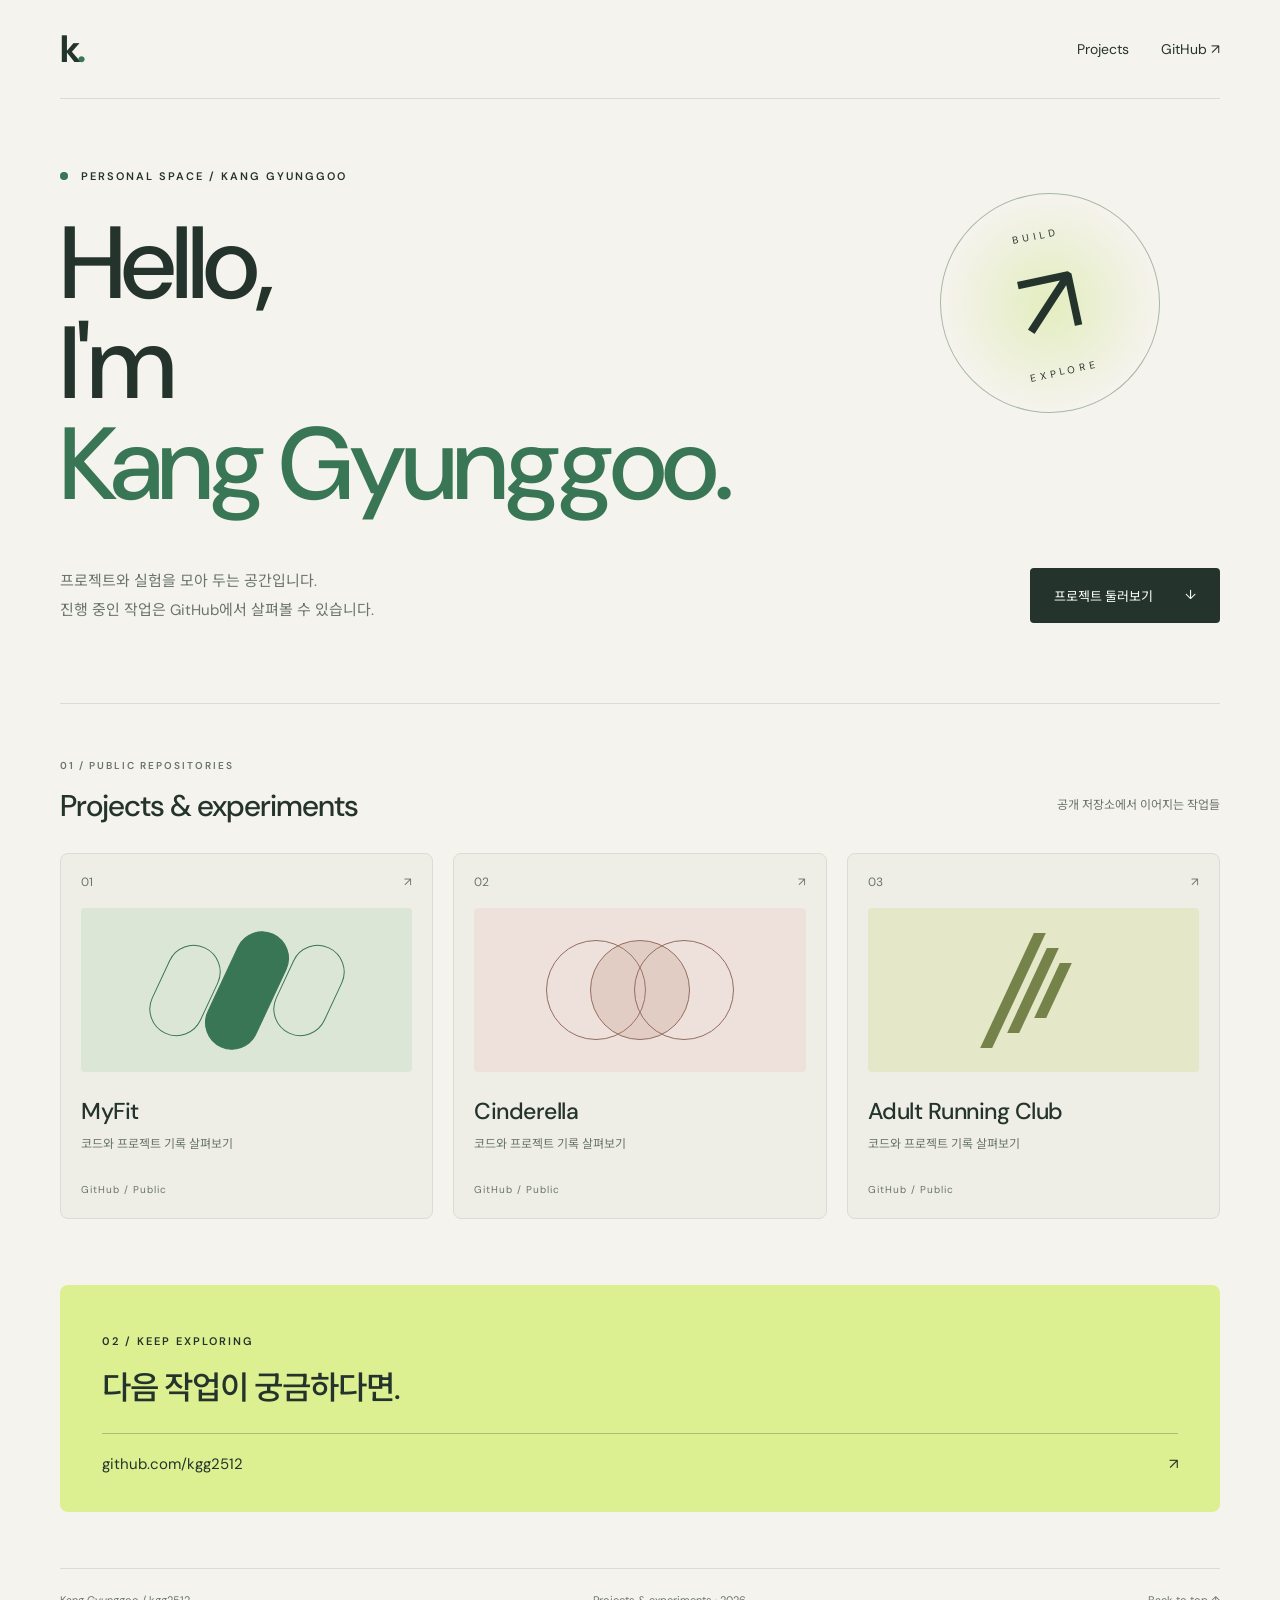
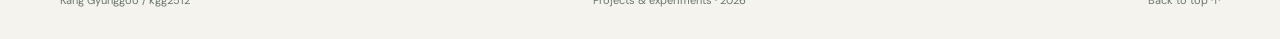
==== index.html @ 159968b5 "Correct personal name to Kang Gyunggoo" ====
<!doctype html>
<html lang="ko">
<head>
  <meta charset="utf-8">
  <meta name="viewport" content="width=device-width, initial-scale=1">
  <meta name="description" content="Kang Gyunggoo의 개인 홈페이지. 공개 GitHub 프로젝트를 소개합니다.">
  <meta name="color-scheme" content="light">
  <title>Kang Gyunggoo — Projects & Experiments</title>
  <link rel="icon" href="data:image/svg+xml,%3Csvg xmlns='http://www.w3.org/2000/svg' viewBox='0 0 64 64'%3E%3Crect width='64' height='64' rx='14' fill='%23397655'/%3E%3Ctext x='16' y='47' fill='%23f5f3ed' font-family='sans-serif' font-size='48'%3Ek%3C/text%3E%3C/svg%3E">
  <link rel="stylesheet" href="style.css">
</head>
<body>
  <header class="shell navigation">
    <a class="brand" href="#home" aria-label="Kang Gyunggoo 홈">k<span>.</span></a>
    <nav aria-label="주 메뉴"><a href="#projects">Projects</a><a href="https://github.com/kgg2512">GitHub ↗</a></nav>
  </header>
  <main id="home" class="shell">
    <section class="hero" aria-labelledby="intro">
      <div class="eyebrow"><span class="dot"></span> PERSONAL SPACE / KANG GYUNGGOO</div>
      <h1 id="intro">Hello,<br>I'm<br><span>Kang Gyunggoo.</span></h1>
      <div class="hero-bottom"><p>프로젝트와 실험을 모아 두는 공간입니다.<br>진행 중인 작업은 GitHub에서 살펴볼 수 있습니다.</p><a class="button" href="#projects">프로젝트 둘러보기 <span aria-hidden="true">↓</span></a></div>
      <div class="orbit" aria-hidden="true"><span>BUILD</span><b>↗</b><span>EXPLORE</span></div>
    </section>
    <section id="projects" class="projects" aria-labelledby="project-title">
      <div class="section-heading"><div><p class="eyebrow">01 / PUBLIC REPOSITORIES</p><h2 id="project-title">Projects & experiments</h2></div><p>공개 저장소에서 이어지는 작업들</p></div>
      <div class="grid">
        <a class="card" href="https://github.com/kgg2512/MyFit"><div class="card-top"><span>01</span><span aria-hidden="true">↗</span></div><div class="art art-fit" aria-hidden="true"><i></i><i></i><i></i></div><h3>MyFit</h3><p>코드와 프로젝트 기록 살펴보기</p><span class="tag">GitHub / Public</span></a>
        <a class="card" href="https://github.com/kgg2512/Cinderella"><div class="card-top"><span>02</span><span aria-hidden="true">↗</span></div><div class="art art-cinderella" aria-hidden="true"><i></i><i></i><i></i></div><h3>Cinderella</h3><p>코드와 프로젝트 기록 살펴보기</p><span class="tag">GitHub / Public</span></a>
        <a class="card" href="https://github.com/kgg2512/AdultRunningClub"><div class="card-top"><span>03</span><span aria-hidden="true">↗</span></div><div class="art art-running" aria-hidden="true"><i></i><i></i><i></i></div><h3>Adult Running Club</h3><p>코드와 프로젝트 기록 살펴보기</p><span class="tag">GitHub / Public</span></a>
      </div>
    </section>
    <section class="closing" aria-labelledby="closing-title"><p class="eyebrow">02 / KEEP EXPLORING</p><h2 id="closing-title">다음 작업이 궁금하다면.</h2><a href="https://github.com/kgg2512">github.com/kgg2512 <span aria-hidden="true">↗</span></a></section>
  </main>
  <footer class="shell"><span>Kang Gyunggoo / kgg2512</span><span>Projects & experiments · 2026</span><a href="#home">Back to top ↑</a></footer>
</body>
</html>
---- style.css ----
@import url('https://fonts.googleapis.com/css2?family=DM+Sans:wght@400;500;600;700&family=Noto+Sans+KR:wght@400;500;600;700&display=swap');
:root{--paper:#f5f3ed;--ink:#24342c;--muted:#69756b;--line:#d8ded4;--green:#397655;--lime:#ddf091}
*{box-sizing:border-box}html{scroll-behavior:smooth;scroll-padding-top:30px}body{margin:0;background:var(--paper);color:var(--ink);font-family:'DM Sans','Noto Sans KR',sans-serif}a{color:inherit;text-decoration:none}a:focus-visible{outline:3px solid var(--green);outline-offset:6px}a:hover{color:var(--green)}.shell{width:min(1160px,calc(100% - 96px));margin:auto}.navigation{display:flex;align-items:center;justify-content:space-between;padding:24px 0;border-bottom:1px solid var(--line)}.brand{font-size:38px;font-weight:700;letter-spacing:-4px}.brand span{color:var(--green)}nav{display:flex;gap:32px;font-size:14px}.hero{position:relative;padding:70px 0 64px;overflow:hidden}.eyebrow{font-size:11px;letter-spacing:2px;font-weight:600}.dot{display:inline-block;width:8px;height:8px;margin-right:8px;background:var(--green);border-radius:50%}h1{font-size:clamp(60px,8vw,104px);line-height:.98;letter-spacing:-4px;margin:30px 0 38px;font-weight:500}h1 span{color:var(--green)}.hero-bottom{display:flex;align-items:center;justify-content:space-between;position:relative;z-index:1}.hero-bottom p{font-size:15px;line-height:1.9;color:var(--muted)}.button{background:var(--ink);color:white!important;padding:18px 24px;border-radius:4px;font-size:13px;display:flex;gap:32px}.button:hover{background:var(--green)}.orbit{position:absolute;right:60px;top:94px;width:220px;height:220px;border:1px solid #a8b8a2;border-radius:50%;display:flex;flex-direction:column;justify-content:center;align-items:center;transform:rotate(-12deg);background:radial-gradient(circle,#e3edbf 0%,transparent 70%)}.orbit span{font-size:10px;letter-spacing:4px}.orbit b{font-size:100px;line-height:1.25;font-weight:400}.projects{padding:45px 0 66px;border-top:1px solid var(--line)}.section-heading{display:flex;align-items:end;justify-content:space-between;margin-bottom:28px}.section-heading p{color:var(--muted);font-size:12px}.section-heading .eyebrow{font-size:10px}h2{font-size:30px;letter-spacing:-1px;font-weight:500;margin:14px 0 0}.grid{display:grid;grid-template-columns:repeat(3,minmax(0,1fr));gap:20px}.card{display:block;background:#eeeee6;border:1px solid var(--line);padding:20px;border-radius:8px;transition:transform .2s,box-shadow .2s}.card:hover{transform:translateY(-4px);box-shadow:0 8px 22px #24342c12;color:var(--ink)}.card-top{display:flex;justify-content:space-between;font-size:12px;color:var(--muted)}.art{height:164px;margin:18px 0 24px;display:flex;justify-content:center;align-items:center;gap:8px;overflow:hidden;background:#dce6d7;border-radius:4px}.art i{display:block;border:1px solid var(--green);width:54px;height:95px;border-radius:28px;transform:rotate(25deg)}.art-fit i:nth-child(2){background:var(--green);height:125px}.art-cinderella{background:#eee1dc}.art-cinderella i{border-color:#946d60;width:100px;height:100px;border-radius:50%;margin:0 -32px;transform:none}.art-cinderella i:nth-child(2){background:#b6867138}.art-running{background:#e5e8c8;transform:none}.art-running i{width:12px;height:115px;background:#75834b;border:0;border-radius:0;transform:skew(-25deg)}.art-running i:nth-child(2){height:85px}.art-running i:nth-child(3){height:55px}h3{font-size:23px;font-weight:500;letter-spacing:-.5px;margin:0 0 8px}.card p{font-size:12px;color:var(--muted);margin:0 0 25px}.tag{font-size:10px;letter-spacing:1px;color:var(--muted)}.closing{background:var(--lime);padding:38px 42px;margin-bottom:56px;border-radius:8px}.closing h2{font-size:32px;margin-bottom:24px}.closing>a{display:flex;align-items:center;justify-content:space-between;border-top:1px solid #afbd77;padding-top:20px;font-size:15px}footer{display:flex;justify-content:space-between;border-top:1px solid var(--line);padding:24px 0 32px;color:var(--muted);font-size:11px}
@media(max-width:760px){.shell{width:calc(100% - 40px)}.navigation{padding:14px 0}nav{gap:20px}.hero{padding:46px 0 40px}h1{font-size:clamp(38px,10vw,68px);letter-spacing:-2px;position:relative;z-index:1}.orbit{right:-45px;top:76px;width:150px;height:150px;opacity:.55}.orbit b{font-size:62px}.orbit span{font-size:8px;letter-spacing:2px}.hero-bottom{display:block}.hero-bottom p{font-size:13px}.button{display:inline-flex;margin-top:12px}.section-heading{display:block}.section-heading>p{margin-top:14px}h2{font-size:26px}.grid{grid-template-columns:1fr;gap:16px}.art{height:170px}.closing{padding:28px 24px;margin-bottom:36px}.closing h2{font-size:25px}footer{flex-wrap:wrap;gap:14px;font-size:10px}footer span:nth-child(2){width:100%;order:3}}
@media(prefers-reduced-motion:reduce){html{scroll-behavior:auto}.card{transition:none}.card:hover{transform:none}}
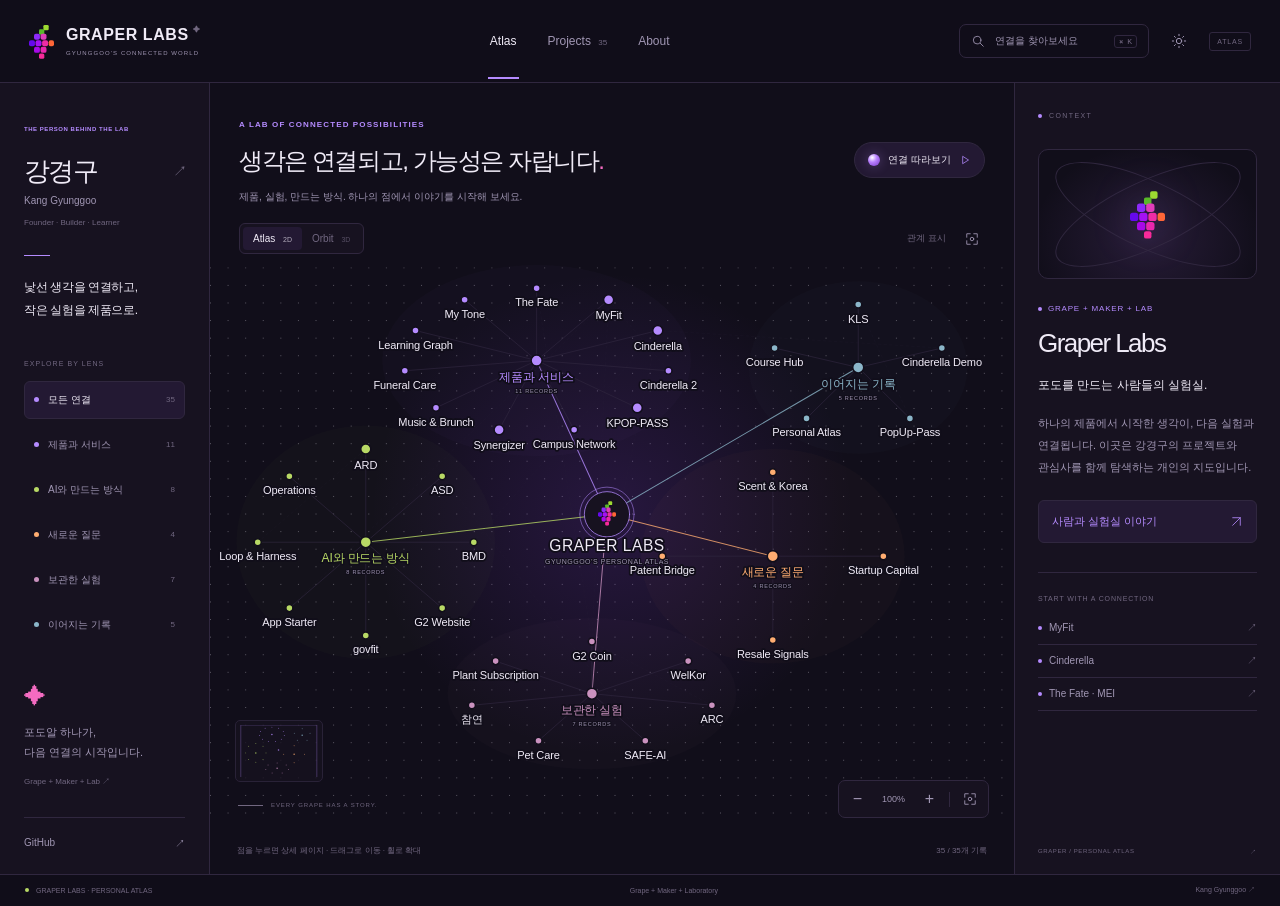
==== commit f625176f: "Publish Graper Labs Atlas with connected project pages" ====
--- a/index.html
+++ b/index.html
@@ -1,36 +1,26 @@
 <!doctype html>
-<html lang="ko">
-<head>
-  <meta charset="utf-8">
-  <meta name="viewport" content="width=device-width, initial-scale=1">
-  <meta name="description" content="Kang Gyunggoo의 개인 홈페이지. 공개 GitHub 프로젝트를 소개합니다.">
-  <meta name="color-scheme" content="light">
-  <title>Kang Gyunggoo — Projects & Experiments</title>
-  <link rel="icon" href="data:image/svg+xml,%3Csvg xmlns='http://www.w3.org/2000/svg' viewBox='0 0 64 64'%3E%3Crect width='64' height='64' rx='14' fill='%23397655'/%3E%3Ctext x='16' y='47' fill='%23f5f3ed' font-family='sans-serif' font-size='48'%3Ek%3C/text%3E%3C/svg%3E">
-  <link rel="stylesheet" href="style.css">
-</head>
+<html lang="ko" data-theme="dark">
+<head><meta charset="utf-8"><meta name="viewport" content="width=device-width,initial-scale=1"><meta name="robots" content="index,follow"><meta name="theme-color" content="#100d19"><title>Gyunggoo’s Atlas — Graper Labs</title><link rel="canonical" href="https://kgg2512.github.io/"><meta name="description" content="강경구의 프로젝트, 생각과 만드는 방식을 연결한 지도. Graper Labs의 실험을 탐색하세요."><link rel="icon" href="assets/graper-mark.svg"><link rel="stylesheet" href="styles.css?v=20261015-public-1"><script defer src="catalog.js?v=20261015-public-1"></script><script defer src="app.js?v=20261015-public-1"></script></head>
 <body>
-  <header class="shell navigation">
-    <a class="brand" href="#home" aria-label="Kang Gyunggoo 홈">k<span>.</span></a>
-    <nav aria-label="주 메뉴"><a href="#projects">Projects</a><a href="https://github.com/kgg2512">GitHub ↗</a></nav>
-  </header>
-  <main id="home" class="shell">
-    <section class="hero" aria-labelledby="intro">
-      <div class="eyebrow"><span class="dot"></span> PERSONAL SPACE / KANG GYUNGGOO</div>
-      <h1 id="intro">Hello,<br>I'm<br><span>Kang Gyunggoo.</span></h1>
-      <div class="hero-bottom"><p>프로젝트와 실험을 모아 두는 공간입니다.<br>진행 중인 작업은 GitHub에서 살펴볼 수 있습니다.</p><a class="button" href="#projects">프로젝트 둘러보기 <span aria-hidden="true">↓</span></a></div>
-      <div class="orbit" aria-hidden="true"><span>BUILD</span><b>↗</b><span>EXPLORE</span></div>
-    </section>
-    <section id="projects" class="projects" aria-labelledby="project-title">
-      <div class="section-heading"><div><p class="eyebrow">01 / PUBLIC REPOSITORIES</p><h2 id="project-title">Projects & experiments</h2></div><p>공개 저장소에서 이어지는 작업들</p></div>
-      <div class="grid">
-        <a class="card" href="https://github.com/kgg2512/MyFit"><div class="card-top"><span>01</span><span aria-hidden="true">↗</span></div><div class="art art-fit" aria-hidden="true"><i></i><i></i><i></i></div><h3>MyFit</h3><p>코드와 프로젝트 기록 살펴보기</p><span class="tag">GitHub / Public</span></a>
-        <a class="card" href="https://github.com/kgg2512/Cinderella"><div class="card-top"><span>02</span><span aria-hidden="true">↗</span></div><div class="art art-cinderella" aria-hidden="true"><i></i><i></i><i></i></div><h3>Cinderella</h3><p>코드와 프로젝트 기록 살펴보기</p><span class="tag">GitHub / Public</span></a>
-        <a class="card" href="https://github.com/kgg2512/AdultRunningClub"><div class="card-top"><span>03</span><span aria-hidden="true">↗</span></div><div class="art art-running" aria-hidden="true"><i></i><i></i><i></i></div><h3>Adult Running Club</h3><p>코드와 프로젝트 기록 살펴보기</p><span class="tag">GitHub / Public</span></a>
-      </div>
-    </section>
-    <section class="closing" aria-labelledby="closing-title"><p class="eyebrow">02 / KEEP EXPLORING</p><h2 id="closing-title">다음 작업이 궁금하다면.</h2><a href="https://github.com/kgg2512">github.com/kgg2512 <span aria-hidden="true">↗</span></a></section>
-  </main>
-  <footer class="shell"><span>Kang Gyunggoo / kgg2512</span><span>Projects & experiments · 2026</span><a href="#home">Back to top ↑</a></footer>
-</body>
-</html>
+<a class="skip" href="#main">본문으로 건너뛰기</a>
+<svg class="symbols" aria-hidden="true"><defs>
+<symbol id="icon-search" viewBox="0 0 24 24"><circle cx="10.5" cy="10.5" r="6.5"/><path d="m16 16 5 5"/></symbol><symbol id="icon-sun" viewBox="0 0 24 24"><circle cx="12" cy="12" r="4"/><path d="M12 2v2m0 16v2M2 12h2m16 0h2M5 5l1.5 1.5m11 11L19 19M5 19l1.5-1.5m11-11L19 5"/></symbol><symbol id="icon-graph" viewBox="0 0 24 24"><circle cx="5" cy="6" r="3"/><circle cx="18" cy="5" r="3"/><circle cx="15" cy="19" r="3"/><path d="m8 6 7-1M6 9l7 8m4-9-2 8"/></symbol><symbol id="icon-grid" viewBox="0 0 24 24"><rect x="3" y="3" width="7" height="7" rx="1"/><rect x="14" y="3" width="7" height="7" rx="1"/><rect x="3" y="14" width="7" height="7" rx="1"/><rect x="14" y="14" width="7" height="7" rx="1"/></symbol><symbol id="icon-arrow" viewBox="0 0 24 24"><path d="M5 19 19 5M5 5h14v14"/></symbol><symbol id="icon-back" viewBox="0 0 24 24"><path d="M20 12H4m6-6-6 6 6 6"/></symbol><symbol id="icon-fit" viewBox="0 0 24 24"><path d="M3 9V3h6m6 0h6v6M3 15v6h6m6 0h6v-6"/><circle cx="12" cy="12" r="3"/></symbol><symbol id="icon-play" viewBox="0 0 24 24"><path d="m8 5 11 7-11 7z"/></symbol><symbol id="icon-close" viewBox="0 0 24 24"><path d="m6 6 12 12M6 18 18 6"/></symbol><symbol id="icon-link" viewBox="0 0 24 24"><path d="m10 7 3-3a5 5 0 0 1 7 7l-3 3M7 10l-3 3a5 5 0 0 0 7 7l3-3m-6-4 8-8"/></symbol>
+</defs></svg>
+<header class="site-header"><a class="brand" href="#/" aria-label="Graper Labs Atlas 홈"><img src="assets/graper-mark.svg" width="28" height="39" alt="Graper Labs"><div><strong>GRAPER LABS<span>✦</span></strong><small>GYUNGGOO’S CONNECTED WORLD</small></div></a><nav aria-label="주 메뉴"><a href="#/" data-nav="atlas">Atlas</a><a href="#/projects" data-nav="projects">Projects <span id="nav-count">35</span></a><a href="#/about" data-nav="about">About</a></nav><div class="header-actions"><button id="search-open" class="search-button" aria-label="프로젝트 검색"><svg><use href="#icon-search"/></svg><span>연결을 찾아보세요</span><kbd>⌘ K</kbd></button><button id="theme-toggle" class="icon-button" aria-label="밝은 테마로 전환"><svg><use href="#icon-sun"/></svg></button><span class="draft">ATLAS</span></div></header>
+<main id="main" tabindex="-1">
+<section id="atlas-view" class="atlas-layout" aria-label="관계 지도">
+ <aside class="explore-sidebar"><div class="profile-mini"><span class="eyebrow">THE PERSON BEHIND THE LAB</span><a href="#/about"><h2>강경구<span>↗</span></h2></a><p>Kang Gyunggoo</p><span class="profile-role">Founder · Builder · Learner</span><div class="profile-line"></div><p class="profile-thought">낯선 생각을 연결하고,<br>작은 실험을 제품으로.</p></div><div class="sidebar-caption">EXPLORE BY LENS</div><div id="lens-list" class="lens-list"></div><div class="sidebar-note"><span class="little-orbit">✦</span><p>포도알 하나가,<br>다음 연결의 시작입니다.</p><a href="#/about">Grape + Maker + Lab ↗</a></div><a class="sidebar-github" href="https://github.com/kgg2512" target="_blank" rel="noopener noreferrer">GitHub <span>↗</span></a></aside>
+ <div class="graph-column"><div class="atlas-heading"><div><span class="eyebrow">A LAB OF CONNECTED POSSIBILITIES</span><h1>생각은 연결되고,<br class="small-break"> 가능성은 자랍니다<span>.</span></h1><p>제품, 실험, 만드는 방식. 하나의 점에서 이야기를 시작해 보세요.</p></div><button id="tour-start" class="tour-button"><span class="tour-orb"></span>연결 따라보기<svg><use href="#icon-play"/></svg></button></div><div id="mobile-lenses" class="mobile-lenses" aria-label="지도 필터"></div><div class="graph-toolbar"><div class="view-switch" role="group" aria-label="지도 표현 방식"><button id="flat-view" class="selected" aria-pressed="true">Atlas <span>2D</span></button><button id="orbit-view" aria-pressed="false">Orbit <span>3D</span></button></div><div class="graph-options"><button id="relations-toggle" aria-pressed="false">관계 표시</button><button id="all-reset" title="필터와 화면 초기화" aria-label="전체 지도 초기화"><svg><use href="#icon-fit"/></svg></button></div></div>
+ <div id="graph-stage" class="graph-stage"><svg id="atlas-graph" viewBox="0 0 1600 1100" role="group" aria-label="Graper Labs 프로젝트 관계 지도"><defs><pattern id="grid" width="35" height="35" patternUnits="userSpaceOnUse"><circle cx="1" cy="1" r="1" fill="currentColor"/></pattern><radialGradient id="glow"><stop offset="0" stop-color="#8d41e9" stop-opacity=".18"/><stop offset="1" stop-color="#8d41e9" stop-opacity="0"/></radialGradient><filter id="guide-glow"><feGaussianBlur stdDeviation="5"/></filter></defs><rect id="graph-background" width="1600" height="1100" fill="url(#grid)"/><g id="world"><circle cx="800" cy="510" r="480" fill="url(#glow)" pointer-events="none"/><g id="cluster-clouds"></g><g id="edges"></g><g id="relation-labels"></g><g id="nodes"></g><g id="guide" class="guide" aria-hidden="true" hidden><circle r="34" fill="#dbabff" opacity=".35" filter="url(#guide-glow)"/><g id="guide-tendrils"></g><circle r="11" class="guide-core"/><circle cx="-3" cy="-3" r="3" fill="#fff"/></g></g></svg><div id="graph-tooltip" class="graph-tooltip" hidden></div><div class="canvas-label"><span class="tiny-line"></span>EVERY GRAPE HAS A STORY.</div><div class="graph-controls"><button id="zoom-out" aria-label="지도 축소">−</button><output id="zoom-value">100%</output><button id="zoom-in" aria-label="지도 확대">+</button><span></span><button id="fit-view" aria-label="지도 화면 맞춤"><svg><use href="#icon-fit"/></svg></button></div><button id="mini-map" class="mini-map" aria-label="작은 지도: 전체 화면으로 돌아가기"><svg viewBox="0 0 1600 1100" aria-hidden="true"><g id="mini-dots"></g><rect id="mini-window" x="0" y="0" width="1600" height="1100"/></svg></button></div>
+ <div class="graph-bottom"><p id="graph-hint">점을 누르면 상세 페이지 · 드래그로 이동 · 휠로 확대</p><span id="graph-count"></span></div><div id="tour-card" class="tour-card" hidden><div><span class="tour-kicker">GUIDED CONNECTIONS <span id="tour-step"></span></span><h2 id="tour-title"></h2><p id="tour-copy" aria-live="polite"></p></div><div class="tour-actions"><button id="tour-prev" aria-label="이전 연결">←</button><button id="tour-next" aria-label="다음 연결">→</button><a id="tour-open" href="#/">상세 보기 ↗</a><button id="tour-close" aria-label="가이드 닫기">×</button></div></div></div>
+ <aside id="context-panel" class="context-panel" aria-label="프로젝트 미리보기"><div class="panel-label"><span class="pulse-dot"></span>CONTEXT</div><div id="context-content"></div><div class="context-bottom"><span id="context-id">GRAPER / ATLAS</span><span>↗</span></div></aside>
+</section>
+<section id="projects-view" class="page-wrap" hidden><div class="page-heading"><span class="eyebrow">EVERY EXPERIMENT COUNTS</span><h1>만들고 있는 것들.<br><span>그리고, 남겨둔 질문들.</span></h1><p>제품과 아이디어, 내부 도구부터 보관한 실험까지.<br>하나의 결과보다 그 사이의 연결을 살펴보세요.</p></div><div class="catalog-toolbar"><div id="catalog-filters" class="catalog-filters" aria-label="프로젝트 목록 필터"></div><label class="catalog-search"><svg><use href="#icon-search"/></svg><input id="catalog-input" type="search" placeholder="이름, 주제, 내용으로 검색" aria-label="목록 검색"></label></div><p id="catalog-result" class="result-count" aria-live="polite"></p><div id="project-grid" class="project-grid"></div><div id="catalog-empty" class="empty-state" hidden><span>✦</span><h2>다른 연결을 찾아볼까요?</h2><p>검색어를 바꾸거나 전체 필터를 선택해 보세요.</p><button id="catalog-clear">전체 프로젝트 보기</button></div></section>
+<section id="project-view" class="project-page" hidden><div id="project-content"></div></section>
+<section id="about-view" class="about-page page-wrap" hidden><div id="about-content"></div></section>
+<section id="not-found" class="empty-state" hidden><span>✦</span><h1>이 연결은 아직 없습니다.</h1><a href="#/">지도로 돌아가기 ↗</a></section>
+</main>
+<footer class="site-footer"><span><i></i>GRAPER LABS · PERSONAL ATLAS</span><span>Grape + Maker + Laboratory</span><a href="#/about">Kang Gyunggoo ↗</a></footer>
+<dialog id="search-dialog" class="search-dialog" aria-labelledby="search-title"><div class="search-top"><svg><use href="#icon-search"/></svg><input id="command-input" aria-label="검색어" type="search" placeholder="어떤 프로젝트가 궁금한가요?" autocomplete="off"><button id="search-close" aria-label="검색 닫기">ESC</button></div><h2 id="search-title">FIND YOUR NEXT CONNECTION</h2><div id="search-results"></div><div class="search-foot"><span>↑ ↓ 이동 · Enter 열기</span><span>이 홈페이지의 기록에서 검색합니다.</span></div></dialog>
+<div id="announcement" class="sr-only" role="status" aria-live="polite"></div>
+</body></html>
--- a/styles.css
+++ b/styles.css
@@ -0,0 +1,17 @@
+:root{--bg:#100d19;--panel:#171220;--panel2:#20192d;--canvas:#110e1a;--ink:#f0ebf7;--muted:#a096b3;--faint:#716780;--line:#30273f;--purple:#b58bff;--pink:#f46bc1;--lime:#b8d965;--orange:#ffad71;--soft:#231933;--shadow:#07040e65;--font:Arial,"Pretendard","Malgun Gothic",sans-serif;color-scheme:dark}
+html[data-theme=light]{--bg:#f5f2ec;--panel:#fcfaf6;--panel2:#ede7df;--canvas:#f9f6f0;--ink:#2d203d;--muted:#776d81;--faint:#9b8f9f;--line:#ded6e3;--purple:#8250b9;--pink:#b63e92;--lime:#719638;--orange:#be7543;--soft:#ece3f4;--shadow:#44325317;color-scheme:light}
+*{box-sizing:border-box}html,body{margin:0;min-height:100%;background:var(--bg);color:var(--ink);font-family:var(--font);-webkit-font-smoothing:antialiased}button,input{font:inherit}button{cursor:pointer;border:0;color:inherit;background:none}a{color:inherit;text-decoration:none}h1,h2,h3,p{margin:0}svg{display:block;width:19px;height:19px;fill:none;stroke:currentColor;stroke-width:1.5;stroke-linecap:round;stroke-linejoin:round}img{display:block;max-width:100%}button:focus-visible,a:focus-visible,[tabindex]:focus-visible{outline:2px solid var(--purple);outline-offset:5px}input:focus{outline:none}::selection{background:var(--purple);color:var(--bg)}[hidden]{display:none!important}.symbols{position:absolute;width:0;height:0;overflow:hidden}.sr-only{position:absolute;width:1px;height:1px;overflow:hidden;clip-path:inset(50%)}.skip{position:fixed;top:0;left:25px;z-index:100;padding:12px;background:var(--purple);color:var(--bg);transform:translateY(-120%)}.skip:focus{transform:translateY(0)}
+.site-header{height:83px;padding:0 29px;display:flex;align-items:center;gap:35px;border-bottom:1px solid var(--line);background:var(--bg);position:relative;z-index:20}.brand{display:flex;align-items:center;gap:12px;flex-shrink:0}.brand img{width:25px;height:35px}.brand strong{font-size:16px;letter-spacing:.035em;font-weight:700}.brand strong>span{font-size:7px;vertical-align:top;margin-left:4px;color:var(--faint)}.brand small{display:block;font-size:6px;letter-spacing:.18em;color:var(--muted);margin-top:6px}.site-header nav{display:flex;gap:27px;margin:auto}.site-header nav a{font-size:12px;color:var(--muted);padding:31px 2px;position:relative}.site-header nav a.active{color:var(--ink)}.site-header nav a.active:after{content:"";position:absolute;left:0;right:0;height:2px;bottom:0;background:var(--purple)}.site-header nav a>span{font-size:8px;color:var(--faint);margin-left:4px}.header-actions{display:flex;align-items:center;gap:15px}.search-button{display:flex;align-items:center;gap:10px;font-size:10px;color:var(--muted);border:1px solid var(--line);border-radius:7px;padding:9px 11px;min-width:190px}.search-button svg{width:14px;height:14px}.search-button kbd{font-size:8px;color:var(--faint);margin-left:auto;border:1px solid var(--line);padding:1px 4px;border-radius:3px}.icon-button{height:30px;width:30px;display:grid;place-items:center;color:var(--muted);border-radius:50%}.icon-button:hover{background:var(--soft);color:var(--purple)}.icon-button svg{width:16px;height:16px}.draft{font-size:7px;letter-spacing:.12em;color:var(--faint);border:1px solid var(--line);padding:5px 7px;border-radius:3px}#main{min-height:calc(100svh - 114px);outline:none}.atlas-layout{display:grid;grid-template-columns:210px minmax(0,1fr) 266px;min-height:calc(100svh - 114px)}.explore-sidebar{padding:34px 24px 23px;border-right:1px solid var(--line);display:flex;flex-direction:column;background:var(--panel)}.eyebrow{font-size:8px;letter-spacing:.14em;color:var(--purple);font-weight:600}.profile-mini>.eyebrow{font-size:6px;letter-spacing:.09em;white-space:nowrap}.profile-mini h2{font-size:26px;font-weight:500;letter-spacing:-.06em;margin-top:19px;display:flex;justify-content:space-between;align-items:center}.profile-mini h2>span{font-size:14px;color:var(--faint)}.profile-mini>p{font-size:10px;color:var(--muted);margin-top:6px}.profile-role{display:block;font-size:8px;color:var(--faint);margin-top:12px;white-space:nowrap}.profile-line{width:26px;height:1px;background:var(--purple);margin-top:28px}.profile-mini .profile-thought{font-size:12px;line-height:1.9;margin-top:20px;color:var(--ink);letter-spacing:-.03em}.sidebar-caption{font-size:7px;letter-spacing:.15em;color:var(--faint);margin:38px 0 14px}.lens-list{display:grid;gap:7px}.lens-button{display:flex;align-items:center;gap:9px;width:100%;padding:11px 9px;text-align:left;border:1px solid transparent;border-radius:6px;color:var(--muted);font-size:10px;white-space:nowrap}.lens-button:hover,.lens-button.selected{background:var(--soft);color:var(--ink)}.lens-button.selected{border-color:var(--line)}.lens-dot{width:5px;height:5px;border-radius:50%;background:var(--color,var(--purple));flex-shrink:0}.lens-button .count{font-size:8px;color:var(--faint);margin-left:auto}.sidebar-note{margin-top:auto;padding-top:40px}.little-orbit{font-size:22px;color:var(--pink);display:block;margin-bottom:12px}.sidebar-note p{font-size:11px;line-height:1.9;color:var(--muted)}.sidebar-note a{display:block;font-size:8px;color:var(--faint);margin-top:13px}.sidebar-github{margin-top:30px;border-top:1px solid var(--line);padding-top:19px;font-size:10px;color:var(--muted);display:flex;justify-content:space-between}.graph-column{display:flex;flex-direction:column;min-width:0;position:relative;background:var(--canvas);overflow:hidden}.atlas-heading{padding:30px 29px 12px;display:flex;justify-content:space-between;align-items:center;gap:18px}.atlas-heading h1{font-size:24px;letter-spacing:-.06em;font-weight:500;line-height:1.5;margin-top:12px}.atlas-heading h1>span{color:var(--pink)}.small-break{display:none}.atlas-heading p{font-size:10px;color:var(--muted);line-height:1.9;margin-top:8px}.tour-button{display:flex;align-items:center;gap:8px;flex-shrink:0;background:var(--soft);border:1px solid var(--line);border-radius:25px;padding:10px 13px;font-size:10px;color:var(--ink)}.tour-button>svg{width:12px;height:12px;color:var(--purple)}.tour-orb{height:12px;width:12px;border-radius:50%;background:radial-gradient(circle at 35% 30%,#fff,#b981ff 40%,#7839c6);box-shadow:0 0 12px #c291ff55}.graph-toolbar{display:flex;justify-content:space-between;align-items:center;padding:5px 29px 0;gap:15px}.view-switch{border:1px solid var(--line);padding:3px;border-radius:6px;display:flex;background:var(--panel)}.view-switch button{font-size:10px;color:var(--faint);padding:6px 10px;border-radius:4px}.view-switch button>span{font-size:7px;margin-left:5px;opacity:.7}.view-switch button.selected{color:var(--ink);background:var(--soft)}.graph-options{display:flex;align-items:center;gap:13px}.graph-options>button:first-child{font-size:9px;color:var(--faint);border-bottom:1px solid transparent;padding:4px 0}.graph-options>button[aria-pressed=true]{color:var(--purple);border-color:var(--purple)}.graph-options svg{height:14px;width:14px;color:var(--muted)}.graph-stage{position:relative;flex:1;min-height:450px;cursor:grab;touch-action:none;overflow:hidden}.graph-stage:active{cursor:grabbing}#atlas-graph{width:100%;height:100%;min-height:450px;display:block;stroke:none;fill:none;overflow:hidden}#graph-background{color:var(--line);opacity:.45}.cluster-cloud{fill:var(--color);opacity:.018;stroke:var(--color);stroke-width:1;stroke-dasharray:2 10}.graph-edge{stroke:var(--line);stroke-width:1.3;pointer-events:none}.graph-edge.active{stroke:var(--color,var(--purple));stroke-width:2;opacity:.8}.graph-edge.cross{stroke-dasharray:5 6;opacity:.2}.graph-edge.cross.active{opacity:.9}.relation-caption{font-size:17px;fill:var(--ink);font-family:var(--font);stroke:var(--canvas);stroke-width:9px;paint-order:stroke;text-anchor:middle;pointer-events:none}.entity-node{cursor:pointer;outline:none;transition:opacity .18s}.entity-node.dim{opacity:.25}.entity-node .node-halo{stroke:var(--color);stroke-width:1.3;fill:none;opacity:0}.entity-node:hover .node-halo,.entity-node:focus-visible .node-halo,.entity-node.selected .node-halo{opacity:.8}.entity-node .node-dot{fill:var(--color);stroke:var(--canvas);stroke-width:3}.entity-node.selected .node-dot{fill:var(--canvas);stroke:var(--color);stroke-width:3}.entity-node .node-text{font-size:22px;fill:var(--ink);font-family:var(--font);stroke:var(--canvas);stroke-width:7px;paint-order:stroke;letter-spacing:-.3px}.entity-node .node-type{font-size:11px;letter-spacing:1.5px;fill:var(--muted);font-family:var(--font);stroke:var(--canvas);stroke-width:4px;paint-order:stroke}.entity-node.hub .node-text{font-size:24px;font-weight:500;fill:var(--color)}.entity-node .node-hit{fill:transparent;stroke:none}.entity-node.brand-node .node-text{font-size:31px;font-weight:500;letter-spacing:1px}.entity-node.brand-node .node-type{font-size:14px;letter-spacing:1px}.entity-node .brand-ring{stroke:var(--purple);fill:var(--panel);stroke-width:1.5}.canvas-label{position:absolute;left:28px;bottom:25px;display:flex;align-items:center;gap:8px;color:var(--faint);font-size:6px;letter-spacing:.15em;pointer-events:none}.tiny-line{height:1px;width:25px;background:var(--faint)}.graph-controls{display:flex;align-items:center;position:absolute;right:25px;bottom:15px;gap:2px;background:var(--panel);border:1px solid var(--line);border-radius:7px;padding:4px;color:var(--muted)}.graph-controls button{height:28px;width:29px;display:grid;place-items:center;border-radius:4px;font-size:16px}.graph-controls button:hover{background:var(--soft);color:var(--ink)}.graph-controls button:disabled{opacity:.3;cursor:default}.graph-controls output{font-size:9px;min-width:39px;text-align:center}.graph-controls>span{height:15px;width:1px;background:var(--line);margin:0 3px}.graph-controls svg{height:14px;width:14px}.mini-map{position:absolute;left:25px;bottom:51px;width:88px;height:62px;border:1px solid var(--line);border-radius:5px;background:var(--panel);padding:4px;opacity:.8}.mini-map svg{width:100%;height:100%;stroke:none}.mini-map:hover{opacity:1}.mini-map #mini-window{stroke:var(--purple);stroke-width:15px;fill:transparent;opacity:.5}.graph-tooltip{position:absolute;border:1px solid var(--line);background:var(--panel2);border-radius:6px;padding:10px 12px;z-index:4;pointer-events:none;max-width:220px;box-shadow:0 8px 30px var(--shadow);font-size:11px;color:var(--ink)}.graph-tooltip small{font-size:9px;display:block;margin-top:5px;color:var(--muted);line-height:1.6}.graph-bottom{display:flex;justify-content:space-between;gap:15px;padding:12px 27px 18px;align-items:center;flex-shrink:0}.graph-bottom p,.graph-bottom>span{font-size:8px;color:var(--faint)}.graph-bottom>span{white-space:nowrap}.context-panel{border-left:1px solid var(--line);background:var(--panel);padding:29px 23px 17px;display:flex;flex-direction:column;min-width:0}.panel-label{display:flex;align-items:center;gap:7px;font-size:7px;letter-spacing:.2em;color:var(--faint)}.pulse-dot{height:4px;width:4px;border-radius:50%;background:var(--purple)}.context-cover{margin-top:30px;height:130px;border:1px solid var(--line);border-radius:10px;background:radial-gradient(ellipse at 50% 70%,#b575f422,transparent 75%),var(--canvas);display:flex;align-items:center;justify-content:center;position:relative;overflow:hidden}.context-cover:before,.context-cover:after{content:"";position:absolute;width:200px;height:65px;border:1px solid var(--line);border-radius:50%;transform:rotate(-25deg)}.context-cover:after{transform:rotate(25deg)}.context-cover img{position:relative;z-index:1;width:35px;height:49px;filter:drop-shadow(0 0 20px #b579f444)}.context-cover .project-monogram{font-size:44px;letter-spacing:-.08em;color:var(--color);z-index:1}.context-tag{display:flex;gap:6px;align-items:center;font-size:8px;letter-spacing:.1em;color:var(--color,var(--purple));margin-top:25px}.context-tag i{width:4px;height:4px;border-radius:50%;background:currentColor}.context-panel h2{font-size:26px;font-weight:500;letter-spacing:-.06em;line-height:1.3;margin-top:14px}.context-panel .context-lead{font-size:12px;line-height:1.9;margin-top:13px;color:var(--ink);word-break:keep-all}.context-summary{font-size:11px;line-height:2;color:var(--muted);margin-top:15px;word-break:keep-all}.stage-pill{font-size:8px;color:var(--muted);border:1px solid var(--line);padding:5px 8px;display:inline-block;border-radius:4px;margin-top:18px}.context-link{display:flex;align-items:center;justify-content:space-between;font-size:11px;padding:13px;background:var(--soft);border:1px solid var(--line);border-radius:6px;color:var(--purple);margin-top:22px}.context-link:hover{border-color:var(--purple)}.context-link svg{height:13px;width:13px}.context-relations{margin-top:29px;padding-top:22px;border-top:1px solid var(--line)}.context-relations h3{font-size:7px;font-weight:500;letter-spacing:.12em;color:var(--faint);margin-bottom:10px}.relation-item{display:flex;gap:7px;align-items:center;padding:9px 0;font-size:10px;color:var(--muted);border-bottom:1px solid var(--line)}.relation-item i{height:4px;width:4px;border-radius:50%;background:var(--color);flex-shrink:0}.relation-item>span:last-child{margin-left:auto;color:var(--faint)}.relation-item:hover{color:var(--ink)}.context-bottom{display:flex;justify-content:space-between;margin-top:auto;padding-top:27px;font-size:6px;color:var(--faint);letter-spacing:.1em}.mobile-lenses{display:none}.site-footer{min-height:31px;border-top:1px solid var(--line);background:var(--bg);display:flex;align-items:center;justify-content:space-between;padding:10px 25px;gap:20px;font-size:7px;color:var(--faint)}.site-footer>span:first-child{display:flex;align-items:center;gap:7px}.site-footer i{height:4px;width:4px;border-radius:50%;background:var(--lime)}.site-footer>a:hover{color:var(--purple)}
+.tour-card{position:absolute;left:25px;right:25px;bottom:61px;display:flex;justify-content:space-between;gap:18px;align-items:center;padding:18px 19px;background:var(--panel2);border:1px solid #a574f466;border-radius:9px;box-shadow:0 12px 50px var(--shadow);z-index:8}.tour-kicker{font-size:7px;color:var(--purple);letter-spacing:.1em}.tour-kicker>span{margin-left:8px;color:var(--muted)}.tour-card h2{font-size:16px;font-weight:500;letter-spacing:-.04em;margin-top:9px}.tour-card p{font-size:10px;line-height:1.9;color:var(--muted);margin-top:7px;max-width:480px}.tour-actions{display:flex;gap:7px;align-items:center;flex-shrink:0}.tour-actions>button{height:28px;width:28px;border:1px solid var(--line);border-radius:5px;font-size:13px}.tour-actions>button:disabled{opacity:.25}.tour-actions>a{font-size:9px;color:var(--purple);margin-inline:5px}.tour-actions>#tour-close{border:none;font-size:21px;margin-left:7px}.guide-core{fill:#c395ff;stroke:#f8e7ff;stroke-width:2}.guide-tendril{stroke:#b881f4;fill:none;stroke-width:2;opacity:.7;stroke-linecap:round}.guide{pointer-events:none}
+.page-wrap{max-width:1280px;margin:auto;padding:65px 40px 85px}.page-heading h1{font-size:45px;font-weight:500;line-height:1.45;letter-spacing:-.065em;margin-top:22px}.page-heading h1>span{color:var(--muted)}.page-heading>p{font-size:13px;line-height:2;color:var(--muted);margin-top:24px}.catalog-toolbar{display:flex;justify-content:space-between;align-items:center;gap:25px;border-top:1px solid var(--line);padding-top:25px;margin-top:45px}.catalog-filters{display:flex;flex-wrap:wrap;gap:7px}.filter-chip{border:1px solid var(--line);border-radius:20px;color:var(--muted);padding:8px 12px;font-size:10px;display:flex;align-items:center;gap:6px}.filter-chip.selected{background:var(--soft);border-color:var(--purple);color:var(--ink)}.filter-chip .count{font-size:8px;color:var(--faint);margin-left:3px}.catalog-search{display:flex;gap:10px;align-items:center;border-bottom:1px solid var(--line);padding:10px 0;min-width:205px}.catalog-search svg{height:15px;width:15px;color:var(--muted)}.catalog-search input{background:none;border:none;width:180px;min-width:0;font-size:11px;color:var(--ink)}.result-count{font-size:10px;color:var(--faint);margin-block:23px 18px}.project-grid{display:grid;grid-template-columns:repeat(3,minmax(0,1fr));gap:17px}.project-card{border:1px solid var(--line);border-radius:12px;background:var(--panel);padding:25px;min-width:0;transition:transform .2s,border-color .2s;display:flex;flex-direction:column}.project-card:hover{transform:translateY(-4px);border-color:var(--color)}.card-top{display:flex;justify-content:space-between;align-items:center}.card-mark{width:40px;height:40px;border:1px solid var(--line);border-radius:11px;display:grid;place-items:center;font-size:14px;background:var(--canvas);color:var(--color);letter-spacing:-.07em}.card-top>span{font-size:8px;color:var(--faint)}.card-tag{font-size:8px;color:var(--color);margin-top:25px;letter-spacing:.08em}.project-card h2{font-size:22px;line-height:1.45;font-weight:500;letter-spacing:-.04em;margin-top:10px}.project-card>p{font-size:12px;color:var(--muted);line-height:1.95;margin-top:14px;word-break:keep-all}.card-bottom{display:flex;justify-content:space-between;align-items:center;gap:10px;padding-top:25px;margin-top:auto}.card-bottom>span{font-size:8px;color:var(--muted);border:1px solid var(--line);padding:5px 7px;border-radius:4px}.card-bottom svg{height:15px;width:15px;color:var(--color)}.empty-state{padding:100px 30px;text-align:center}.empty-state>span{font-size:36px;color:var(--purple)}.empty-state h1,.empty-state h2{font-size:24px;line-height:1.7;margin-top:20px;font-weight:500}.empty-state p{font-size:13px;line-height:1.9;color:var(--muted);margin-top:15px}.empty-state button,.empty-state>a{display:inline-block;font-size:12px;background:var(--soft);padding:12px 20px;border-radius:6px;color:var(--purple);margin-top:25px}
+.project-page{max-width:1210px;margin:auto;padding:35px 45px 85px}.project-breadcrumb{display:flex;align-items:center;justify-content:space-between;gap:20px;color:var(--faint);font-size:10px;margin-bottom:40px}.back-link{display:flex;align-items:center;gap:9px;color:var(--muted);font-size:11px}.back-link svg{height:16px;width:16px}.project-hero{display:grid;grid-template-columns:minmax(0,1.5fr) minmax(240px,.7fr);gap:65px;align-items:center;padding-bottom:40px;border-bottom:1px solid var(--line)}.project-hero h1{font-size:58px;letter-spacing:-.065em;line-height:1.2;font-weight:500;margin-top:20px}.project-hero .lead{font-size:22px;letter-spacing:-.045em;line-height:1.7;color:var(--ink);margin-top:22px}.project-hero .summary{font-size:14px;line-height:2;word-break:keep-all;color:var(--muted);max-width:600px;margin-top:19px}.hero-meta{display:flex;gap:8px;flex-wrap:wrap;margin-top:26px}.hero-meta span{font-size:10px;padding:7px 10px;border:1px solid var(--line);border-radius:5px;color:var(--muted)}.project-art{height:270px;border:1px solid var(--line);border-radius:25px;background:radial-gradient(ellipse at 50% 50%,var(--color),transparent 68%),var(--panel);position:relative;isolation:isolate;overflow:hidden;display:grid;place-items:center}.project-art:before{content:"";position:absolute;inset:0;background:var(--panel);opacity:.9;z-index:-1}.art-orbit{position:absolute;border:1px solid var(--color);border-radius:50%;width:230px;height:100px;transform:rotate(-35deg);opacity:.25}.art-orbit.second{transform:rotate(35deg)}.art-orbit.third{transform:rotate(90deg)}.art-core{display:grid;place-items:center;height:80px;width:80px;border:1px solid var(--color);border-radius:25px;color:var(--color);font-size:33px;letter-spacing:-.07em;background:var(--panel)}.art-spark{position:absolute;width:7px;height:7px;border-radius:50%;background:var(--color);top:74px;left:55px;box-shadow:0 0 25px var(--color)}.art-spark.second{top:auto;left:auto;right:58px;bottom:78px;width:5px;height:5px}.project-section{margin-top:45px}.section-kicker{font-size:8px;letter-spacing:.12em;color:var(--color,var(--purple))}.project-section h2{font-size:23px;letter-spacing:-.045em;font-weight:500;line-height:1.5;margin-top:12px}.detail-columns{display:grid;grid-template-columns:1fr 1fr;gap:45px}.detail-block p{font-size:14px;line-height:2.1;color:var(--muted);margin-top:17px;word-break:keep-all}.feature-list{list-style:none;padding:0;margin:20px 0 0}.feature-list li{font-size:12px;color:var(--muted);border-bottom:1px solid var(--line);padding:14px 0;display:flex;align-items:center;gap:10px}.feature-list li:before{content:"";height:4px;width:4px;border-radius:50%;background:var(--color)}.flow-steps{display:grid;grid-template-columns:repeat(var(--steps),minmax(0,1fr));gap:13px;margin-top:25px}.flow-step{border:1px solid var(--line);border-radius:9px;padding:20px;position:relative;background:var(--panel)}.flow-step small{font-size:9px;color:var(--color)}.flow-step strong{display:block;font-size:14px;line-height:1.6;font-weight:500;margin-top:18px}.flow-step>span{position:absolute;right:14px;top:18px;font-size:12px;color:var(--faint)}.development-note{display:grid;grid-template-columns:150px 1fr;gap:35px;border-top:1px solid var(--line);padding-top:28px;margin-top:38px}.development-note h3{font-size:12px;font-weight:500;color:var(--ink);line-height:1.9}.development-note p{font-size:12px;line-height:2;color:var(--muted);word-break:keep-all}.tech-tags{display:flex;flex-wrap:wrap;gap:7px;margin-top:16px}.tech-tags span{border:1px solid var(--line);border-radius:4px;padding:6px 8px;font-size:9px;color:var(--muted)}.project-image{border:1px solid var(--line);border-radius:10px;background:#0d0d0f;margin-top:25px;padding:18px;max-height:520px;overflow:auto;display:flex;justify-content:center}.project-image img{max-height:480px;width:auto;object-fit:contain;object-position:top}.asset-caption{font-size:9px;color:var(--faint);line-height:1.9;margin-top:12px}.source-details{margin-top:30px;border-top:1px solid var(--line);padding-top:20px}.source-details summary{font-size:10px;color:var(--muted);cursor:pointer}.source-links{display:flex;gap:10px;flex-wrap:wrap;margin-top:17px}.source-links a{font-size:10px;color:var(--muted);padding:9px 12px;border:1px solid var(--line);border-radius:5px}.source-links a:hover{border-color:var(--purple);color:var(--purple)}.source-links small{font-size:8px;color:var(--faint);margin-left:6px}.related-heading{display:flex;justify-content:space-between;align-items:end;gap:20px;margin-bottom:25px}.related-heading>a{font-size:10px;color:var(--muted)}.related-grid{display:grid;grid-template-columns:repeat(3,minmax(0,1fr));gap:16px}.related-grid .project-card{padding:20px}.related-grid .project-card h2{font-size:19px}.related-grid .project-card>p{font-size:11px}.related-grid .card-mark{height:32px;width:32px;font-size:12px}
+.about-hero{display:grid;grid-template-columns:1.3fr .7fr;gap:70px;align-items:center}.about-hero h1{font-size:67px;font-weight:500;line-height:1.3;letter-spacing:-.07em;margin-top:25px}.about-hero .english-name{font-size:20px;color:var(--muted);margin-top:13px;letter-spacing:-.035em}.about-hero .about-summary{font-size:15px;line-height:2.2;word-break:keep-all;color:var(--muted);margin-top:28px;max-width:600px}.about-brand-art{border:1px solid var(--line);border-radius:25px;background:radial-gradient(ellipse at 50% 65%,#a250d926,transparent 65%),var(--panel);height:360px;display:flex;align-items:center;justify-content:center;flex-direction:column;gap:25px;position:relative;overflow:hidden}.about-brand-art img{height:120px;width:87px;z-index:1}.about-brand-art>span{font-size:12px;letter-spacing:.16em;z-index:1}.about-brand-art:before,.about-brand-art:after{content:"";position:absolute;width:400px;height:180px;border:1px solid var(--line);border-radius:50%;transform:rotate(-30deg)}.about-brand-art:after{transform:rotate(30deg)}.personal-quote{font-size:27px;line-height:1.8;font-weight:400;letter-spacing:-.04em;padding:40px 0;margin:55px 0 35px;border-top:1px solid var(--line);border-bottom:1px solid var(--line);color:var(--purple)}.journey-grid{display:grid;grid-template-columns:repeat(3,1fr);gap:35px}.journey-item small{font-size:9px;color:var(--purple)}.journey-item h2{font-size:22px;font-weight:500;margin-top:20px;letter-spacing:-.04em}.journey-item>span{display:block;font-size:11px;color:var(--faint);margin-top:10px}.journey-item p{font-size:13px;color:var(--muted);line-height:2;word-break:keep-all;margin-top:20px}.brand-statement{display:grid;grid-template-columns:.9fr 1.1fr;gap:60px;padding-top:55px;margin-top:60px;border-top:1px solid var(--line)}.brand-statement h2{font-size:34px;line-height:1.6;letter-spacing:-.045em;font-weight:500}.brand-statement h2>span{color:var(--purple)}.brand-statement p{font-size:14px;line-height:2.2;color:var(--muted);word-break:keep-all}.brand-swatches{display:flex;gap:8px;margin-top:25px}.brand-swatches i{width:29px;height:8px;border-radius:4px;background:var(--swatch)}.contact-links{display:flex;gap:16px;flex-wrap:wrap;margin-top:50px}.contact-links a{display:flex;align-items:center;gap:30px;border:1px solid var(--line);padding:14px 17px;border-radius:6px;font-size:11px;color:var(--muted)}.contact-links a:hover{color:var(--purple);border-color:var(--purple)}.contact-links svg{height:13px;width:13px}
+dialog{color:var(--ink);background:var(--panel);border:1px solid var(--line);padding:0;border-radius:12px;box-shadow:0 30px 100px #0005}dialog::backdrop{background:#08040fb0;backdrop-filter:blur(7px)}.search-dialog{width:min(660px,calc(100% - 32px));margin-top:13svh;max-height:78svh}.search-top{padding:22px;display:flex;align-items:center;gap:14px;border-bottom:1px solid var(--line)}.search-top>svg{color:var(--purple);height:19px;width:19px;flex-shrink:0}.search-top input{border:none;background:none;font-size:14px;flex:1;min-width:0;color:var(--ink)}.search-top>button{font-size:8px;color:var(--faint);padding:4px;border:1px solid var(--line);border-radius:3px}.search-dialog h2{font-size:8px;font-weight:500;letter-spacing:.12em;color:var(--faint);padding:20px 22px 10px}#search-results{max-height:440px;overflow:auto;padding:0 10px 15px}.search-result{display:flex;align-items:center;gap:13px;width:100%;text-align:left;padding:13px;border-radius:7px;color:var(--muted)}.search-result.current,.search-result:hover{background:var(--soft);color:var(--ink)}.search-result>i{height:6px;width:6px;border-radius:50%;background:var(--color);flex-shrink:0}.search-result strong{font-size:12px;font-weight:500;display:block}.search-result small{display:block;font-size:10px;color:var(--faint);margin-top:6px;line-height:1.6}.search-result>span:last-child{margin-left:auto;color:var(--faint);font-size:13px}.search-foot{display:flex;justify-content:space-between;gap:15px;padding:14px 22px;border-top:1px solid var(--line);font-size:8px;color:var(--faint)}.search-empty{padding:30px 15px;font-size:13px;color:var(--muted);line-height:1.9}
+@media(min-width:1600px){.atlas-layout{grid-template-columns:240px minmax(0,1fr) 300px}.explore-sidebar{padding:40px 29px 25px}.atlas-heading{padding:38px 35px 18px}.atlas-heading h1{font-size:30px}.atlas-heading p{font-size:12px}.lens-button{font-size:12px}.profile-mini h2{font-size:30px}.profile-mini>p{font-size:12px}.profile-mini .profile-thought{font-size:14px}.context-panel{padding:35px 27px 22px}.context-panel .context-summary{font-size:13px}.context-panel .context-lead{font-size:14px}.context-panel h2{font-size:30px}.tour-button{font-size:12px}.graph-toolbar{padding-inline:35px}.graph-stage,#atlas-graph{min-height:520px}.context-cover{height:160px}.graph-bottom p,.graph-bottom>span{font-size:9px}}
+@media(max-width:1250px){.site-header{padding-inline:22px;gap:20px}.site-header nav{gap:21px}.search-button{min-width:0}.search-button>span{display:none}.search-button kbd{display:none}.atlas-layout{grid-template-columns:184px minmax(0,1fr) 240px}.explore-sidebar{padding:28px 17px 20px}.profile-role{font-size:7px}.profile-mini>.eyebrow{font-size:5px}.lens-button{font-size:9px;padding:10px 6px}.atlas-heading{padding:26px 23px 12px;display:block}.atlas-heading h1{font-size:23px}.atlas-heading p{font-size:10px}.tour-button{margin-top:17px;padding:8px 11px}.graph-toolbar{padding-inline:23px}.context-panel{padding:26px 18px 17px}.context-cover{height:120px}.context-panel h2{font-size:24px}.context-panel .context-lead{font-size:11px}.context-summary{font-size:10px}.graph-bottom{padding-inline:23px}.graph-bottom p{font-size:7px}.graph-bottom>span{font-size:7px}.canvas-label{font-size:5px}.page-wrap{padding-inline:35px}.catalog-toolbar{display:block}.catalog-search{max-width:250px;margin-top:20px}.project-grid{gap:14px}.project-card{padding:22px}.project-card h2{font-size:20px}.project-hero{gap:40px}.project-hero h1{font-size:49px}.about-hero{gap:40px}.about-hero h1{font-size:57px}}
+@media(max-width:1000px){.atlas-layout{grid-template-columns:minmax(0,1fr) 260px}.explore-sidebar{display:none}.mobile-lenses{display:flex;gap:6px;flex-wrap:wrap;padding:6px 25px 12px}.mobile-lenses .filter-chip{font-size:8px;padding:6px 8px}.mobile-lenses .count{font-size:7px}.atlas-heading{display:flex;padding-inline:25px}.tour-button{margin-top:0}.graph-toolbar{padding-inline:25px}.graph-stage,#atlas-graph{min-height:450px}.project-grid{grid-template-columns:repeat(2,minmax(0,1fr))}.page-heading h1{font-size:40px}.project-hero{grid-template-columns:minmax(0,1fr) 230px;gap:30px}.project-art{height:230px}.project-hero h1{font-size:42px}.project-hero .lead{font-size:20px}.related-grid{grid-template-columns:repeat(2,minmax(0,1fr))}.about-hero h1{font-size:48px}.about-brand-art{height:310px}.brand-statement{gap:35px}.brand-statement h2{font-size:28px}.journey-grid{gap:23px}}
+@media(max-width:760px){.site-header{height:72px;padding-inline:20px;gap:18px}.brand strong{font-size:14px}.brand img{width:22px;height:31px}.brand small{font-size:5px;letter-spacing:.1em}.site-header nav{gap:18px}.site-header nav a{font-size:11px;padding-block:27px}.site-header nav a>span{display:none}.header-actions{gap:7px}.draft{display:none}.search-button{padding:6px;border:none}.search-button svg{height:17px;width:17px}.atlas-layout{display:block}.graph-column{min-height:calc(100svh - 103px)}.atlas-heading{padding-top:30px}.atlas-heading h1{font-size:25px}.atlas-heading p{font-size:11px;max-width:350px}.tour-button{font-size:9px;padding:9px 11px}.graph-stage{height:500px;flex:none;min-height:0}#atlas-graph{height:500px;min-height:0}.context-panel{border-left:0;border-top:1px solid var(--line);display:block;padding:27px}.context-cover{float:right;width:130px;height:130px;margin:0 0 20px 25px}.context-panel h2{font-size:30px}.context-summary{font-size:13px}.context-panel .context-lead{font-size:14px}.context-tag{margin-top:21px}.context-link{clear:both;font-size:12px;padding:15px}.context-relations{display:none}.context-bottom{display:none}.context-panel .context-cover img{width:39px;height:54px}.graph-bottom p,.graph-bottom>span{font-size:8px}.canvas-label{font-size:6px}.graph-controls button{height:31px;width:31px}.mini-map{height:56px;width:80px}.site-footer{font-size:7px;gap:15px;padding-inline:20px}.site-footer>span:nth-child(2){display:none}.tour-card{bottom:61px;padding:17px;gap:15px;display:block}.tour-card h2{font-size:16px}.tour-card p{font-size:11px}.tour-actions{margin-top:14px;justify-content:flex-end}.tour-actions>#tour-close{position:absolute;top:9px;right:9px}.tour-kicker{font-size:7px}.page-wrap{padding:42px 25px 60px}.page-heading h1{font-size:35px}.page-heading p{font-size:12px}.catalog-toolbar{margin-top:30px;padding-top:20px}.catalog-filters{gap:6px}.filter-chip{font-size:9px;padding:7px 10px}.catalog-search{max-width:none;margin-top:17px}.catalog-search input{width:100%}.project-grid{gap:13px}.project-card{padding:20px}.project-card h2{font-size:20px}.project-card>p{font-size:11px}.project-page{padding:25px 25px 60px}.project-breadcrumb{font-size:9px;margin-bottom:30px}.project-hero{grid-template-columns:1fr 190px;gap:25px}.project-hero h1{font-size:38px}.project-art{height:200px}.project-hero .lead{font-size:18px}.project-hero .summary{font-size:13px}.hero-meta span{font-size:9px}.detail-columns{gap:25px}.detail-block p{font-size:13px}.project-section h2{font-size:22px}.flow-step{padding:16px}.flow-step strong{font-size:12px}.flow-step>span{right:11px}.development-note{grid-template-columns:120px 1fr;gap:20px}.about-hero{grid-template-columns:1fr 220px;gap:25px}.about-hero h1{font-size:45px}.about-hero .english-name{font-size:17px}.about-hero .about-summary{font-size:13px}.about-brand-art{height:280px}.about-brand-art img{height:95px;width:69px}.about-brand-art>span{font-size:10px}.personal-quote{font-size:23px}.journey-grid{grid-template-columns:1fr;gap:30px}.journey-item{border-bottom:1px solid var(--line);padding-bottom:25px}.journey-item h2{margin-top:12px}.journey-item p{margin-top:14px}.brand-statement{grid-template-columns:1fr;gap:25px;margin-top:35px;padding-top:35px}.brand-statement h2{font-size:30px}.brand-statement p{font-size:13px}}
+@media(max-width:540px){.site-header{height:102px;flex-wrap:wrap;align-content:center;gap:0;padding:13px 19px 0}.brand strong{font-size:14px}.brand small{font-size:5px}.header-actions{margin-left:auto}.site-header nav{order:3;width:100%;justify-content:center;gap:39px;margin:10px 0 0}.site-header nav a{padding:8px 2px 10px;font-size:10px}.site-header nav a>span{display:inline;font-size:7px}.atlas-heading{display:block;padding:28px 21px 12px}.eyebrow{font-size:7px}.atlas-heading h1{font-size:28px;margin-top:13px}.small-break{display:block}.atlas-heading p{font-size:11px;line-height:1.9;max-width:295px;margin-top:12px}.tour-button{margin-top:19px;font-size:10px;padding:10px 13px}.mobile-lenses{padding:8px 21px 14px;gap:5px}.mobile-lenses .filter-chip{font-size:8px;padding:6px 8px}.graph-toolbar{padding:0 21px 5px}.graph-stage,#atlas-graph{height:400px}.graph-bottom{padding:11px 21px 21px;display:block}.graph-bottom p{font-size:8px;line-height:1.8}.graph-bottom>span{display:block;margin-top:7px;font-size:8px}.canvas-label{display:none}.graph-controls{right:20px;bottom:12px}.mini-map{left:21px;bottom:14px;width:70px;height:48px}.context-panel{padding:25px 22px 30px}.context-cover{width:90px;height:100px;margin-left:17px;border-radius:8px}.context-cover .project-monogram{font-size:32px}.context-panel h2{font-size:28px;max-width:240px}.context-panel .context-lead{font-size:13px}.context-summary{font-size:12px}.context-tag{font-size:8px}.stage-pill{font-size:8px}.graph-tooltip{max-width:180px}.tour-card{left:17px;right:17px;bottom:77px}.tour-card p{font-size:10px}.tour-card h2{font-size:15px}.tour-actions>a{font-size:10px}.page-heading h1{font-size:32px}.page-wrap{padding-inline:22px}.project-grid{grid-template-columns:1fr}.project-card{padding:23px}.project-card h2{font-size:24px}.project-card>p{font-size:13px}.project-card .card-tag{font-size:9px}.card-top>span{font-size:9px}.project-card .card-bottom>span{font-size:9px}.project-page{padding:23px 22px 55px}.project-breadcrumb>span{max-width:150px;overflow:hidden;text-overflow:ellipsis;white-space:nowrap}.project-hero{display:flex;flex-direction:column-reverse;align-items:stretch;gap:26px;padding-bottom:30px}.project-art{height:160px;border-radius:15px}.art-core{height:62px;width:62px;font-size:27px;border-radius:19px}.art-orbit{width:210px;height:75px}.art-spark{top:41px;left:85px}.art-spark.second{right:87px;bottom:43px}.project-hero h1{font-size:40px;margin-top:17px}.project-hero .lead{font-size:19px;margin-top:18px}.project-hero .summary{font-size:13px;margin-top:16px}.hero-meta{margin-top:22px}.project-section{margin-top:33px}.detail-columns{display:block}.detail-block+.detail-block{margin-top:32px}.detail-block p{font-size:13px;line-height:2}.flow-steps{grid-template-columns:repeat(2,minmax(0,1fr));gap:10px;margin-top:20px}.flow-step strong{font-size:13px;margin-top:15px}.development-note{display:block;margin-top:30px;padding-top:24px}.development-note p{margin-top:12px;font-size:12px}.development-note h3{font-size:13px}.project-image{padding:10px;max-height:400px}.project-image img{max-height:370px}.asset-caption{font-size:8px}.related-grid{grid-template-columns:1fr}.related-grid .project-card>p{font-size:12px}.related-heading>a{font-size:9px}.about-hero{display:flex;flex-direction:column-reverse;align-items:stretch;gap:31px}.about-brand-art{height:230px;border-radius:17px}.about-brand-art img{height:85px;width:62px}.about-brand-art>span{font-size:10px}.about-hero h1{font-size:49px;margin-top:20px}.about-hero .english-name{font-size:18px}.about-hero .about-summary{font-size:14px}.personal-quote{font-size:23px;margin-top:35px;padding-block:30px}.contact-links{gap:9px;margin-top:35px}.contact-links a{font-size:10px;padding:12px;gap:20px}.search-dialog{margin-top:9svh;max-height:82svh}.search-top{padding:19px 17px;gap:10px}.search-top input{font-size:12px}.search-dialog h2{padding-inline:18px;font-size:7px}#search-results{max-height:57svh}.search-result strong{font-size:12px}.search-result small{font-size:9px}.search-foot{font-size:8px;padding-inline:18px}.search-foot>span:last-child{display:none}.site-footer{font-size:6px}.entity-node.quiet .node-text{display:none}.graph-stage.labels-expanded .entity-node.quiet .node-text,.entity-node.quiet.selected .node-text,.entity-node.quiet:focus-visible .node-text{display:block}}
+@media(max-width:360px){.brand strong{font-size:13px}.brand{gap:9px}.site-header{padding-inline:16px}.brand small{font-size:4px}.brand img{height:29px;width:21px}.header-actions{gap:3px}.atlas-heading h1{font-size:25px}.mobile-lenses .filter-chip{font-size:7px;padding:6px}.graph-stage,#atlas-graph{height:365px}.context-cover{height:86px;width:76px}.context-panel h2{font-size:25px}.page-heading h1{font-size:28px}.project-hero h1{font-size:34px}.project-breadcrumb>span{max-width:110px}}
+@media(prefers-reduced-motion:reduce){*,*:before,*:after{animation:none!important;transition:none!important;scroll-behavior:auto!important}}
+@media(max-width:540px){.entity-node .node-text{font-size:38px}.entity-node.hub .node-text{font-size:33px}.entity-node .node-type{font-size:16px}.entity-node .node-hit{r:40px}.graph-stage.labels-expanded .entity-node.quiet .node-text{font-size:28px}.graph-bottom p{font-size:10px}.mobile-lenses .filter-chip{min-height:32px}}
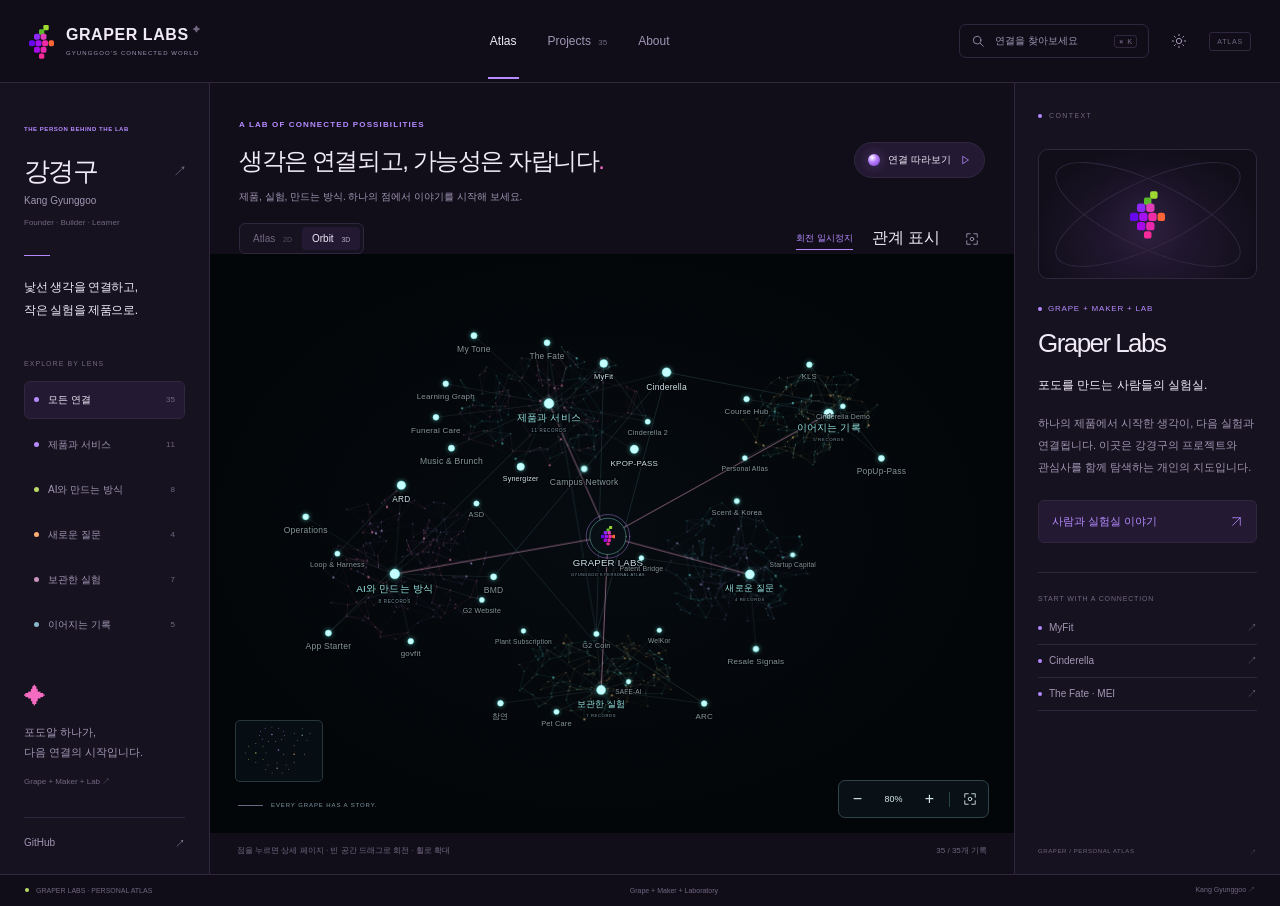
==== commit e73265d5: "Restyle Atlas as a rotating spatial particle network" ====
--- a/index.html
+++ b/index.html
@@ -1,6 +1,6 @@
 <!doctype html>
 <html lang="ko" data-theme="dark">
-<head><meta charset="utf-8"><meta name="viewport" content="width=device-width,initial-scale=1"><meta name="robots" content="index,follow"><meta name="theme-color" content="#100d19"><title>Gyunggoo’s Atlas — Graper Labs</title><link rel="canonical" href="https://kgg2512.github.io/"><meta name="description" content="강경구의 프로젝트, 생각과 만드는 방식을 연결한 지도. Graper Labs의 실험을 탐색하세요."><link rel="icon" href="assets/graper-mark.svg"><link rel="stylesheet" href="styles.css?v=20261015-public-1"><script defer src="catalog.js?v=20261015-public-1"></script><script defer src="app.js?v=20261015-public-1"></script></head>
+<head><meta charset="utf-8"><meta name="viewport" content="width=device-width,initial-scale=1"><meta name="robots" content="index,follow"><meta name="theme-color" content="#100d19"><title>Gyunggoo’s Atlas — Graper Labs</title><link rel="canonical" href="https://kgg2512.github.io/"><meta name="description" content="강경구의 프로젝트, 생각과 만드는 방식을 연결한 지도. Graper Labs의 실험을 탐색하세요."><link rel="icon" href="assets/graper-mark.svg"><link rel="stylesheet" href="styles.css?v=20261016-network-1"><script defer src="catalog.js?v=20261016-network-1"></script><script defer src="app.js?v=20261016-network-1"></script></head>
 <body>
 <a class="skip" href="#main">본문으로 건너뛰기</a>
 <svg class="symbols" aria-hidden="true"><defs>
--- a/styles.css
+++ b/styles.css
@@ -15,3 +15,26 @@
 @media(max-width:360px){.brand strong{font-size:13px}.brand{gap:9px}.site-header{padding-inline:16px}.brand small{font-size:4px}.brand img{height:29px;width:21px}.header-actions{gap:3px}.atlas-heading h1{font-size:25px}.mobile-lenses .filter-chip{font-size:7px;padding:6px}.graph-stage,#atlas-graph{height:365px}.context-cover{height:86px;width:76px}.context-panel h2{font-size:25px}.page-heading h1{font-size:28px}.project-hero h1{font-size:34px}.project-breadcrumb>span{max-width:110px}}
 @media(prefers-reduced-motion:reduce){*,*:before,*:after{animation:none!important;transition:none!important;scroll-behavior:auto!important}}
 @media(max-width:540px){.entity-node .node-text{font-size:38px}.entity-node.hub .node-text{font-size:33px}.entity-node .node-type{font-size:16px}.entity-node .node-hit{r:40px}.graph-stage.labels-expanded .entity-node.quiet .node-text{font-size:28px}.graph-bottom p{font-size:10px}.mobile-lenses .filter-chip{min-height:32px}}
+
+/* Spatial network treatment is scoped to the Atlas graph. */
+.graph-stage.network-mode{background:#030609;--canvas:#030609;--ink:#d5e6ed;--muted:#7e98a3;--line:#28424a;background-image:radial-gradient(ellipse at 48% 48%,#101b2240,transparent 65%)}
+.network-mode #graph-background,.network-mode #world>circle{opacity:0}
+.network-texture{pointer-events:none}
+.network-mode .graph-edge{stroke:#829ca6;stroke-width:.8;opacity:.4}
+.network-mode .graph-edge.cross{stroke:#87d6da;stroke-dasharray:none;opacity:.45}
+.network-mode .graph-edge.active{stroke:#f1a6d0;stroke-width:1.5;opacity:.9}
+.network-mode .entity-node .node-dot{fill:#c6ffff;stroke:#6bded7;stroke-width:1;filter:drop-shadow(0 0 6px #6bded799)}
+.network-mode .entity-node .node-text{fill:#cee1e6;stroke:#030609;stroke-width:5px;font-size:19px;letter-spacing:.5px}
+.network-mode .entity-node.hub .node-text{fill:#97e6e4;font-size:22px}
+.network-mode .entity-node.brand-node .node-text{font-size:24px}
+.network-mode .entity-node .node-type{fill:#8099a6;stroke:#030609;font-size:10px}
+.network-mode .entity-node.dim{opacity:.55}
+.network-mode .entity-node.quiet .node-text{opacity:.65}
+.network-mode .entity-node:hover .node-text,.network-mode .entity-node:focus-visible .node-text{opacity:1;fill:#fff}
+.network-mode .brand-ring{fill:#081015;stroke:#85e2df;stroke-width:1}
+.network-mode .graph-controls{color:#d5e6ed;background:#091116;border:1px solid #30434b}
+.network-mode .graph-controls button{color:#d5e6ed}
+.network-mode .canvas-label{color:#819aa5}
+.network-mode .mini-map{background:#091116;border-color:#30434b}
+.network-mode .mini-map rect{stroke:#9de5de}
+@media(max-width:540px){.network-mode .entity-node .node-text{font-size:32px}.network-mode .entity-node.hub .node-text{font-size:31px}.graph-options{gap:8px}.graph-options button{font-size:9px}}
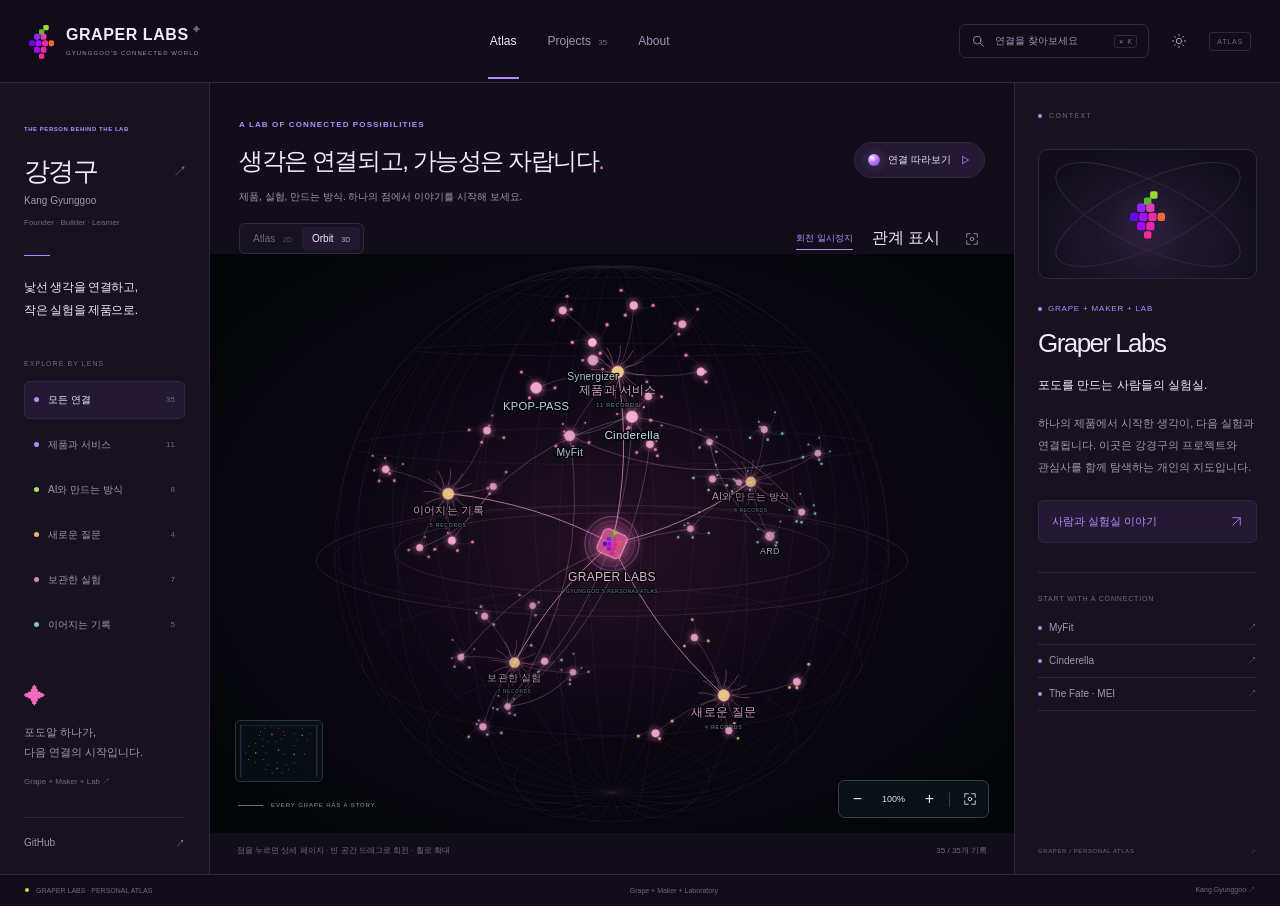
==== commit 22b39d2a: "Turn Atlas into a spherical universe of projects and capabilities" ====
--- a/index.html
+++ b/index.html
@@ -1,6 +1,6 @@
 <!doctype html>
 <html lang="ko" data-theme="dark">
-<head><meta charset="utf-8"><meta name="viewport" content="width=device-width,initial-scale=1"><meta name="robots" content="index,follow"><meta name="theme-color" content="#100d19"><title>Gyunggoo’s Atlas — Graper Labs</title><link rel="canonical" href="https://kgg2512.github.io/"><meta name="description" content="강경구의 프로젝트, 생각과 만드는 방식을 연결한 지도. Graper Labs의 실험을 탐색하세요."><link rel="icon" href="assets/graper-mark.svg"><link rel="stylesheet" href="styles.css?v=20261016-network-1"><script defer src="catalog.js?v=20261016-network-1"></script><script defer src="app.js?v=20261016-network-1"></script></head>
+<head><meta charset="utf-8"><meta name="viewport" content="width=device-width,initial-scale=1"><meta name="robots" content="index,follow"><meta name="theme-color" content="#100d19"><title>Gyunggoo’s Atlas — Graper Labs</title><link rel="canonical" href="https://kgg2512.github.io/"><meta name="description" content="강경구의 프로젝트, 생각과 만드는 방식을 연결한 지도. Graper Labs의 실험을 탐색하세요."><link rel="icon" href="assets/graper-mark.svg"><link rel="stylesheet" href="styles.css?v=20261016-universe-1"><script defer src="catalog.js?v=20261016-universe-1"></script><script defer src="app.js?v=20261016-universe-1"></script></head>
 <body>
 <a class="skip" href="#main">본문으로 건너뛰기</a>
 <svg class="symbols" aria-hidden="true"><defs>
--- a/styles.css
+++ b/styles.css
@@ -38,3 +38,31 @@
 .network-mode .mini-map{background:#091116;border-color:#30434b}
 .network-mode .mini-map rect{stroke:#9de5de}
 @media(max-width:540px){.network-mode .entity-node .node-text{font-size:32px}.network-mode .entity-node.hub .node-text{font-size:31px}.graph-options{gap:8px}.graph-options button{font-size:9px}}
+
+/* Universe: spherical reference geometry, catalogue stars and curved connections. */
+.network-mode{background:radial-gradient(ellipse at 50% 50%,#231022 0%,#0b0712 48%,#030609 85%)!important}
+.sphere-grid{fill:none;stroke:#9d709e;stroke-width:.75;opacity:.24;pointer-events:none}
+.sphere-grid .equator-ring{stroke:#e6a9da;stroke-width:1.1;opacity:.95}
+.detail-ray{fill:none;stroke-width:.8;pointer-events:none}
+.detail-hit{fill:transparent;stroke:none}
+.detail-dot{filter:drop-shadow(0 0 3px #ed87bb88)}
+.detail-star{cursor:pointer}
+.network-mode .graph-edge{fill:none;stroke:#c28db0;stroke-width:1;opacity:.5}
+.network-mode .graph-edge.cross{stroke:#d0abc9;opacity:.55}
+.network-mode .entity-node{opacity:var(--depth,1)}
+.network-mode .entity-node.dim{opacity:calc(var(--depth,1)*.45)}
+.network-mode .entity-node .node-dot{fill:#f4b2d5;stroke:#ed88b9;filter:drop-shadow(0 0 7px #ed88b9)}
+.network-mode .entity-node.hub .node-dot{fill:#ffda8d;stroke:#f8a0bd}
+.hub-rays,.universe-core{display:none;pointer-events:none}
+.network-mode .hub-rays,.network-mode .universe-core{display:block}
+.hub-rays{stroke:#ec8db6;stroke-width:1;fill:none;opacity:.75}
+.core-aura{fill:#ee67ac;opacity:.16;filter:blur(13px)}
+.core-crystal{fill:#e35a9a;stroke:#ffc8e8;stroke-width:1.8;transform:rotate(24deg);filter:drop-shadow(0 0 16px #ee67ac)}
+.network-mode .entity-node .brand-ring{stroke:#eea6d2;opacity:.4;fill:none}
+.network-mode .entity-node.brand-node .node-text{fill:#ffd0e7}
+.network-mode .entity-node.hub .node-text{fill:#e7accc}
+.network-mode .entity-node .node-text{font-size:20px}
+@media(max-width:540px){.network-mode .entity-node .node-text{font-size:32px}.network-mode .entity-node.hub .node-text{font-size:29px}.network-mode .entity-node.brand-node .node-text{font-size:26px}}
+
+.network-mode .entity-node.quiet .node-text{display:none}
+.network-mode.labels-expanded .entity-node.quiet .node-text,.network-mode .entity-node.quiet.selected .node-text,.network-mode .entity-node.quiet:focus-visible .node-text,.network-mode .entity-node.quiet:hover .node-text{display:block;opacity:1}
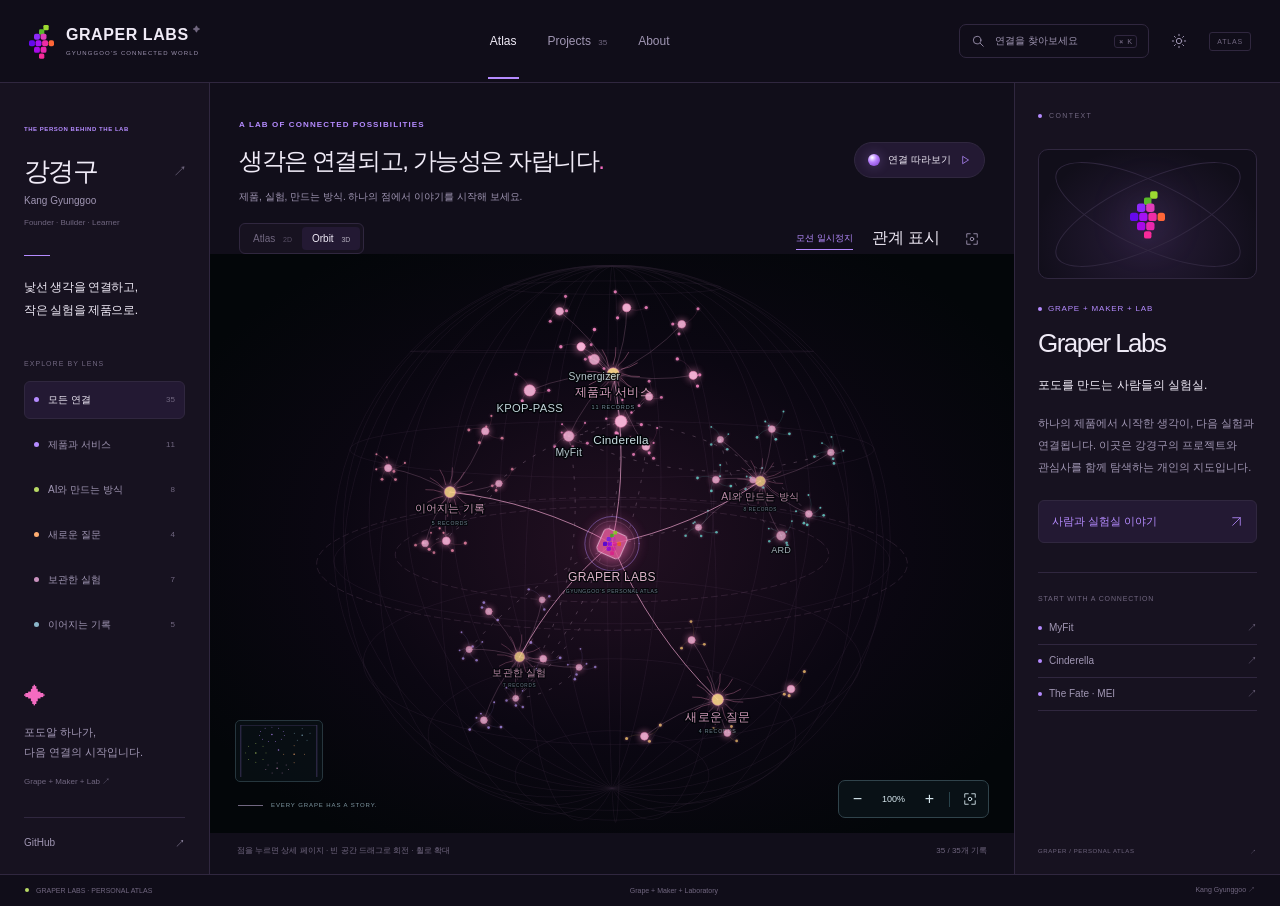
==== commit d4887521: "Make Atlas motion faster and add animated light effects" ====
--- a/index.html
+++ b/index.html
@@ -1,6 +1,6 @@
 <!doctype html>
 <html lang="ko" data-theme="dark">
-<head><meta charset="utf-8"><meta name="viewport" content="width=device-width,initial-scale=1"><meta name="robots" content="index,follow"><meta name="theme-color" content="#100d19"><title>Gyunggoo’s Atlas — Graper Labs</title><link rel="canonical" href="https://kgg2512.github.io/"><meta name="description" content="강경구의 프로젝트, 생각과 만드는 방식을 연결한 지도. Graper Labs의 실험을 탐색하세요."><link rel="icon" href="assets/graper-mark.svg"><link rel="stylesheet" href="styles.css?v=20261016-universe-1"><script defer src="catalog.js?v=20261016-universe-1"></script><script defer src="app.js?v=20261016-universe-1"></script></head>
+<head><meta charset="utf-8"><meta name="viewport" content="width=device-width,initial-scale=1"><meta name="robots" content="index,follow"><meta name="theme-color" content="#100d19"><title>Gyunggoo’s Atlas — Graper Labs</title><link rel="canonical" href="https://kgg2512.github.io/"><meta name="description" content="강경구의 프로젝트, 생각과 만드는 방식을 연결한 지도. Graper Labs의 실험을 탐색하세요."><link rel="icon" href="assets/graper-mark.svg"><link rel="stylesheet" href="styles.css?v=20261016-motion-1"><script defer src="catalog.js?v=20261016-motion-1"></script><script defer src="app.js?v=20261016-motion-1"></script></head>
 <body>
 <a class="skip" href="#main">본문으로 건너뛰기</a>
 <svg class="symbols" aria-hidden="true"><defs>
--- a/styles.css
+++ b/styles.css
@@ -66,3 +66,19 @@
 
 .network-mode .entity-node.quiet .node-text{display:none}
 .network-mode.labels-expanded .entity-node.quiet .node-text,.network-mode .entity-node.quiet.selected .node-text,.network-mode .entity-node.quiet:focus-visible .node-text,.network-mode .entity-node.quiet:hover .node-text{display:block;opacity:1}
+
+/* Independent light and orbit motion; every effect follows the pause control. */
+.network-mode .core-aura{animation:core-breathe 4s ease-in-out infinite}
+.network-mode .core-crystal{transform-box:fill-box;transform-origin:center;animation:core-turn 18s linear infinite}
+.network-mode .hub-rays{transform-box:fill-box;transform-origin:center;animation:hub-turn 28s linear infinite}
+.network-mode .detail-dot{animation:star-glow 3.6s ease-in-out infinite;animation-delay:var(--twinkle-delay,0s)}
+.network-mode .sphere-grid .equator-ring{stroke-dasharray:12 8;animation:orbit-flow 12s linear infinite}
+.network-mode .graph-edge.cross{stroke-dasharray:5 18;animation:connection-flow 8s linear infinite}
+#graph-stage:not(.motion-running) .core-aura,#graph-stage:not(.motion-running) .core-crystal,#graph-stage:not(.motion-running) .hub-rays,#graph-stage:not(.motion-running) .detail-dot,#graph-stage:not(.motion-running) .equator-ring,#graph-stage:not(.motion-running) .graph-edge.cross{animation-play-state:paused}
+@keyframes core-breathe{0%,100%{opacity:.12;transform:scale(.85)}50%{opacity:.3;transform:scale(1.18)}}
+@keyframes core-turn{from{transform:rotate(24deg)}to{transform:rotate(384deg)}}
+@keyframes hub-turn{to{transform:rotate(360deg)}}
+@keyframes star-glow{0%,100%{opacity:.45}50%{opacity:1}}
+@keyframes orbit-flow{to{stroke-dashoffset:-120}}
+@keyframes connection-flow{to{stroke-dashoffset:-92}}
+@media(prefers-reduced-motion:reduce){.network-mode .core-aura,.network-mode .core-crystal,.network-mode .hub-rays,.network-mode .detail-dot,.network-mode .equator-ring,.network-mode .graph-edge.cross{animation:none!important}}
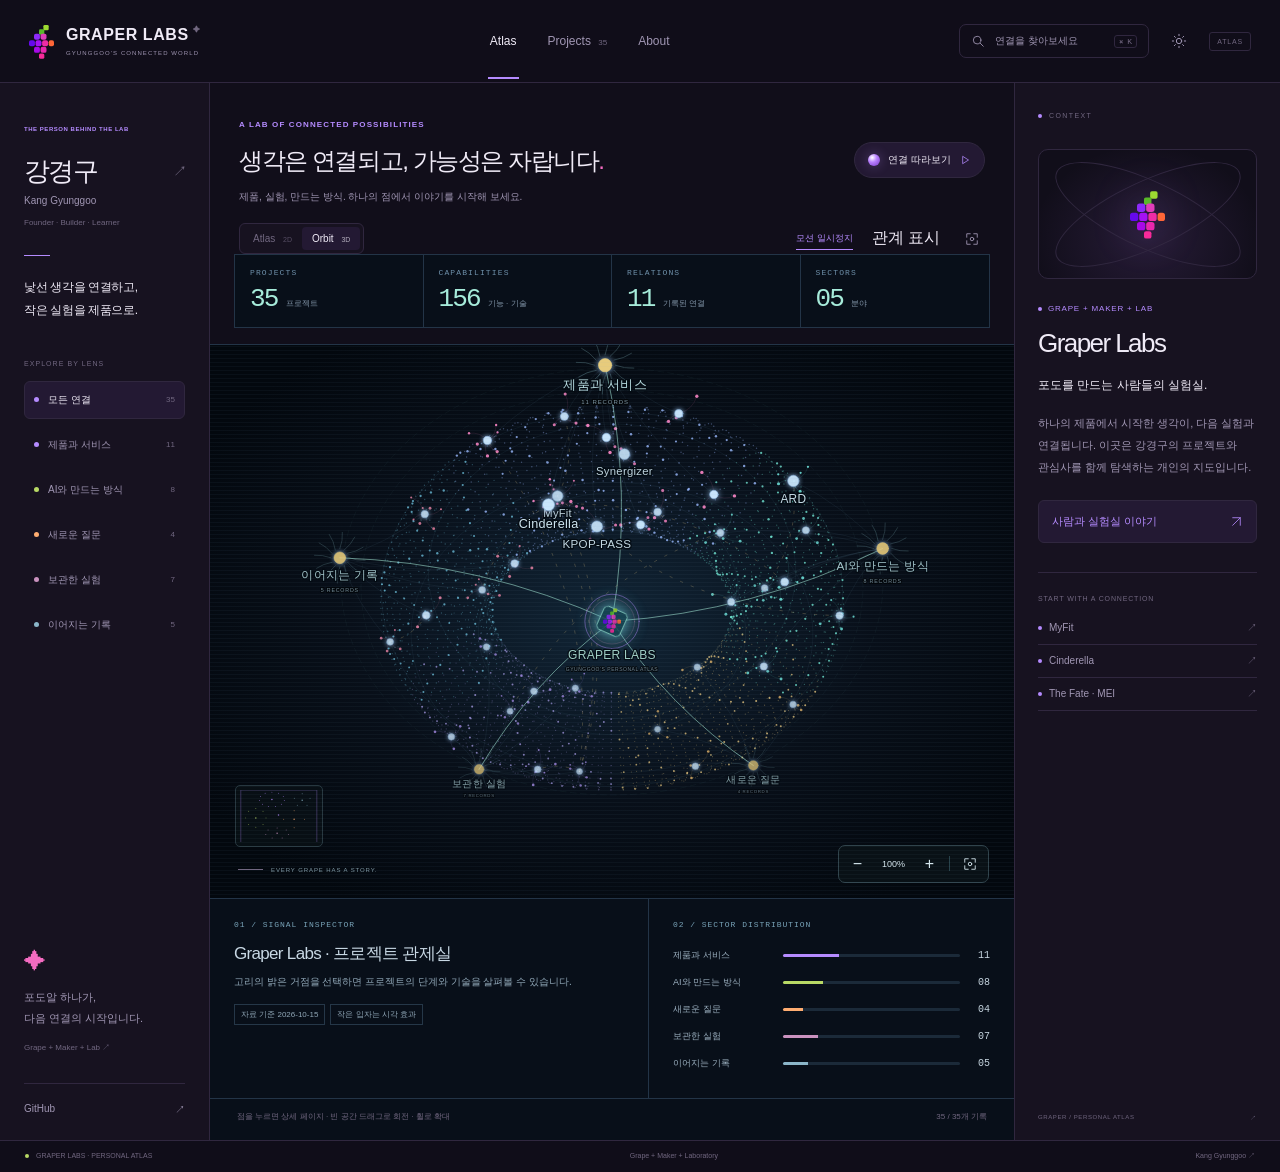
==== commit ed2cbe14: "Rebuild Atlas as an animated torus control room" ====
--- a/index.html
+++ b/index.html
@@ -1,6 +1,6 @@
 <!doctype html>
 <html lang="ko" data-theme="dark">
-<head><meta charset="utf-8"><meta name="viewport" content="width=device-width,initial-scale=1"><meta name="robots" content="index,follow"><meta name="theme-color" content="#100d19"><title>Gyunggoo’s Atlas — Graper Labs</title><link rel="canonical" href="https://kgg2512.github.io/"><meta name="description" content="강경구의 프로젝트, 생각과 만드는 방식을 연결한 지도. Graper Labs의 실험을 탐색하세요."><link rel="icon" href="assets/graper-mark.svg"><link rel="stylesheet" href="styles.css?v=20261016-motion-1"><script defer src="catalog.js?v=20261016-motion-1"></script><script defer src="app.js?v=20261016-motion-1"></script></head>
+<head><meta charset="utf-8"><meta name="viewport" content="width=device-width,initial-scale=1"><meta name="robots" content="index,follow"><meta name="theme-color" content="#100d19"><title>Gyunggoo’s Atlas — Graper Labs</title><link rel="canonical" href="https://kgg2512.github.io/"><meta name="description" content="강경구의 프로젝트, 생각과 만드는 방식을 연결한 지도. Graper Labs의 실험을 탐색하세요."><link rel="icon" href="assets/graper-mark.svg"><link rel="stylesheet" href="styles.css?v=20261016-control-1"><script defer src="catalog.js?v=20261016-control-1"></script><script defer src="app.js?v=20261016-control-1"></script></head>
 <body>
 <a class="skip" href="#main">본문으로 건너뛰기</a>
 <svg class="symbols" aria-hidden="true"><defs>
--- a/styles.css
+++ b/styles.css
@@ -82,3 +82,41 @@
 @keyframes orbit-flow{to{stroke-dashoffset:-120}}
 @keyframes connection-flow{to{stroke-dashoffset:-92}}
 @media(prefers-reduced-motion:reduce){.network-mode .core-aura,.network-mode .core-crystal,.network-mode .hub-rays,.network-mode .detail-dot,.network-mode .equator-ring,.network-mode .graph-edge.cross{animation:none!important}}
+
+/* Project control room: real catalogue instruments around a decorative torus. */
+.telemetry-strip,.inspector-deck{display:none}
+.control-mode .telemetry-strip{display:grid;grid-template-columns:repeat(4,minmax(0,1fr));margin:0 24px 16px;border:1px solid #233447;background:#080f19}
+.telemetry-cell{padding:13px 15px;border-right:1px solid #233447;min-width:0;color:#b7cedf}
+.telemetry-cell:last-child{border:0}.telemetry-cell small{display:block;font:8px monospace;letter-spacing:.14em;color:#6f91ab}
+.telemetry-cell strong{display:inline-block;margin-top:7px;font:26px monospace;color:#a6ebda;letter-spacing:-.07em}
+.telemetry-cell span{font-size:8px;color:#8295a8;margin-left:8px}
+.control-mode .graph-stage.network-mode{background:radial-gradient(ellipse at 50% 50%,#112536 0%,#080f19 46%,#03080e 85%)!important;border-block:1px solid #233447;min-height:520px}
+.control-mode .network-mode:after{content:"";position:absolute;inset:0;pointer-events:none;opacity:.1;background:repeating-linear-gradient(0deg,transparent,transparent 3px,#8db9d4 4px);z-index:2}
+.torus-particles{position:absolute;inset:0;width:100%;height:100%;pointer-events:none}
+.control-mode #atlas-graph{position:relative;z-index:1}
+.control-mode .sphere-grid{stroke:#70abc2;opacity:.2;stroke-width:.7}
+.control-mode .sphere-grid .equator-ring{stroke:#82cbbd;opacity:.45}
+.control-mode .graph-edge{stroke:#7096ab;opacity:.23;stroke-width:.8}
+.control-mode .graph-edge.active{stroke:#a7ebd8;opacity:.85;stroke-width:1.3}
+.control-mode .graph-edge.cross{stroke:#d9bf7f;opacity:.65}
+.control-mode .entity-node .node-dot{fill:#c9e5fb;stroke:#8db4de;filter:drop-shadow(0 0 5px #8db4de)}
+.control-mode .entity-node.hub .node-dot{fill:#e7cb7c;stroke:#e7cb7c}
+.control-mode .entity-node .node-text{fill:#d0e6f0;font-size:21px;stroke:#040b12;stroke-width:5px}
+.control-mode .entity-node.hub .node-text{fill:#b4d8dd;font-size:22px}
+.control-mode .entity-node.brand-node .node-text{fill:#b9eddf}
+.control-mode .hub-rays{stroke:#90c5cb;opacity:.45}
+.control-mode .core-aura{fill:#64b8c8}.control-mode .core-crystal{fill:#184957;stroke:#8edccb;filter:drop-shadow(0 0 14px #61b5c3)}
+.control-mode .detail-dot{filter:none}.control-mode .detail-ray{stroke-width:.7}
+.control-mode .inspector-deck{display:grid;grid-template-columns:1.2fr 1fr;gap:1px;background:#233447;border-bottom:1px solid #233447;color:#c8d8e4}
+.signal-inspector,.sector-ledger{padding:21px 24px;background:#080f19;min-width:0}
+.instrument-label{font:8px monospace;letter-spacing:.12em;color:#79a4b9;margin-bottom:13px}
+.signal-inspector h2{font-size:17px;font-weight:500;letter-spacing:-.04em}.signal-inspector p{font-size:10px;line-height:1.8;color:#91a8b8;margin-top:8px;max-width:420px}
+.signal-status{display:flex;flex-wrap:wrap;gap:8px;margin-top:12px;font-size:9px;color:#9edbc8}.signal-status span+span{color:#deca99}
+.signal-tags{display:flex;flex-wrap:wrap;gap:5px;margin-top:13px}.signal-tags span{border:1px solid #253748;padding:4px 6px;font-size:8px;color:#91a8b8}
+.signal-open{display:inline-block;color:#a6ebda;font-size:10px;margin-top:15px}
+.sector-row{display:grid;grid-template-columns:100px 1fr 20px;align-items:center;gap:10px;width:100%;font-size:9px;padding:7px 0;text-align:left;color:#9cb0c0}
+.sector-row i{height:3px;background:linear-gradient(90deg,var(--sector-color) var(--sector-size),#1b2a39 var(--sector-size));border-radius:2px}.sector-row strong{font:10px monospace;text-align:right;color:#c7d6e1}.sector-row[aria-pressed=true]{color:#e8f7ef}.sector-row:hover{color:#fff}
+.control-mode .graph-bottom{background:#080f19;border-top:0}
+@media(max-width:1100px){.telemetry-cell{padding:12px 10px}.telemetry-cell span{display:block;margin:5px 0 0}.signal-inspector,.sector-ledger{padding:18px}.sector-row{grid-template-columns:90px 1fr 20px}}
+@media(max-width:760px){.control-mode .graph-stage.network-mode{min-height:470px;height:470px}.control-mode #atlas-graph{height:470px;min-height:0}.control-mode .inspector-deck{grid-template-columns:1fr 1fr}.control-mode .telemetry-strip{margin:5px 21px 16px}}
+@media(max-width:540px){.control-mode .telemetry-strip{margin-inline:21px}.telemetry-cell{padding:10px 7px}.telemetry-cell small{font-size:6px;letter-spacing:.04em}.telemetry-cell strong{font-size:23px}.telemetry-cell span{font-size:7px}.control-mode .inspector-deck{grid-template-columns:1fr}.signal-inspector,.sector-ledger{padding:19px 22px}.signal-inspector h2{font-size:19px}.signal-inspector p{font-size:11px}.sector-row{font-size:10px;grid-template-columns:115px 1fr 22px}.control-mode .graph-stage.network-mode{height:400px;min-height:400px}.control-mode #atlas-graph{height:400px}.control-mode .entity-node .node-text{font-size:29px}.control-mode .entity-node.hub .node-text{font-size:27px}.control-mode .entity-node.brand-node .node-text{font-size:26px}}
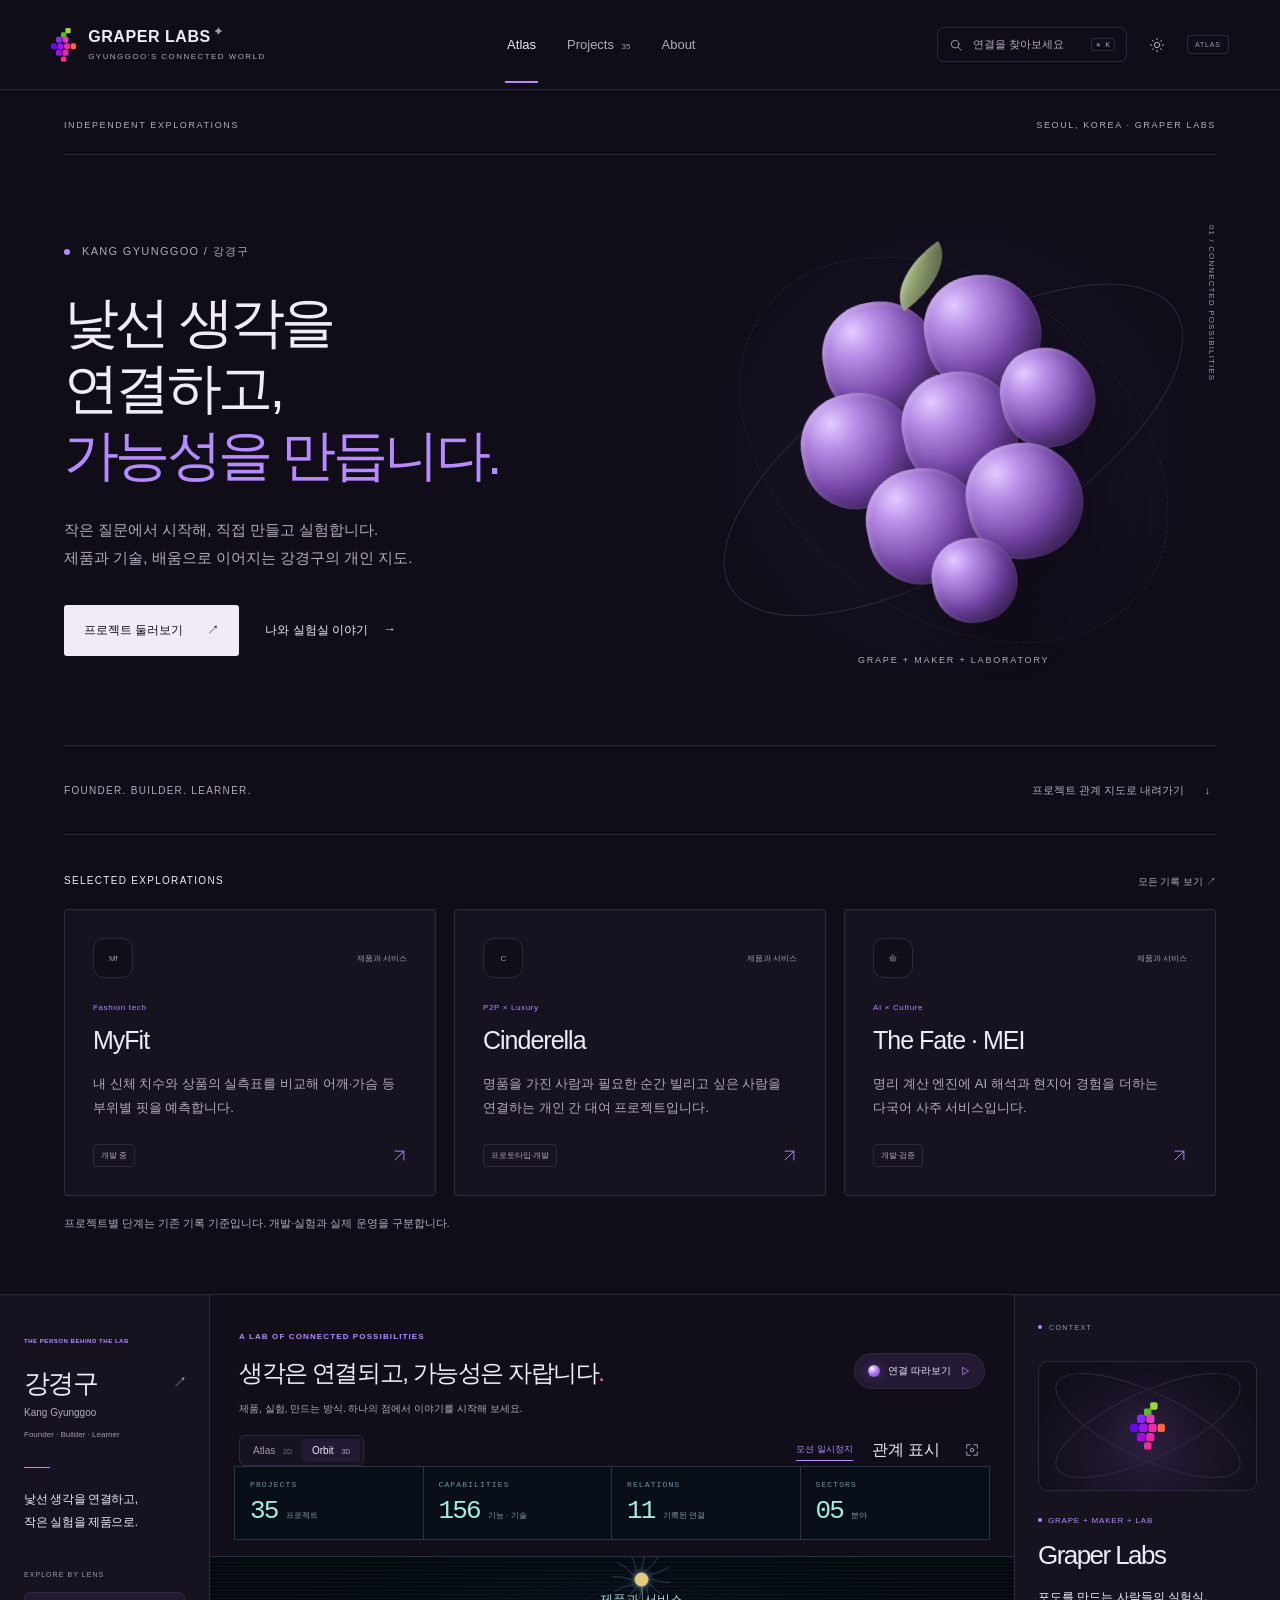
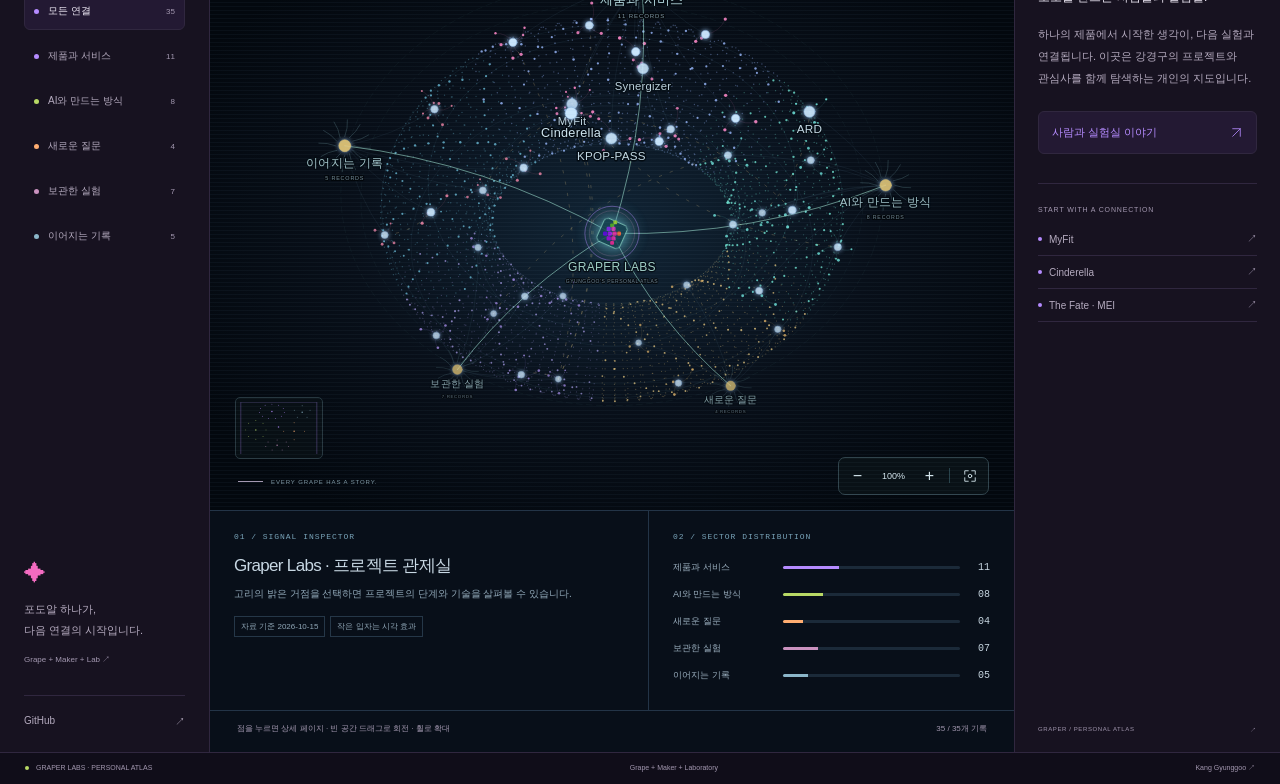
==== commit fcd7d0e5: "Refresh personal Atlas with Site Reel-inspired editorial introduction" ====
--- a/index.html
+++ b/index.html
@@ -1,6 +1,6 @@
 <!doctype html>
 <html lang="ko" data-theme="dark">
-<head><meta charset="utf-8"><meta name="viewport" content="width=device-width,initial-scale=1"><meta name="robots" content="index,follow"><meta name="theme-color" content="#100d19"><title>Gyunggoo’s Atlas — Graper Labs</title><link rel="canonical" href="https://kgg2512.github.io/"><meta name="description" content="강경구의 프로젝트, 생각과 만드는 방식을 연결한 지도. Graper Labs의 실험을 탐색하세요."><link rel="icon" href="assets/graper-mark.svg"><link rel="stylesheet" href="styles.css?v=20261016-control-1"><script defer src="catalog.js?v=20261016-control-1"></script><script defer src="app.js?v=20261016-control-1"></script></head>
+<head><meta charset="utf-8"><meta name="viewport" content="width=device-width,initial-scale=1"><meta name="robots" content="index,follow"><meta name="theme-color" content="#100d19"><title>Gyunggoo’s Atlas — Graper Labs</title><link rel="canonical" href="https://kgg2512.github.io/"><meta name="description" content="강경구의 프로젝트, 생각과 만드는 방식을 연결한 지도. Graper Labs의 실험을 탐색하세요."><link rel="icon" href="assets/graper-mark.svg"><link rel="stylesheet" href="styles.css?v=20261112-editorial-1"><script defer src="catalog.js?v=20261016-control-1"></script><script defer src="app.js?v=20261112-editorial-1"></script><link rel="stylesheet" href="editorial.css?v=20261112-1"></head>
 <body>
 <a class="skip" href="#main">본문으로 건너뛰기</a>
 <svg class="symbols" aria-hidden="true"><defs>
@@ -8,9 +8,16 @@
 </defs></svg>
 <header class="site-header"><a class="brand" href="#/" aria-label="Graper Labs Atlas 홈"><img src="assets/graper-mark.svg" width="28" height="39" alt="Graper Labs"><div><strong>GRAPER LABS<span>✦</span></strong><small>GYUNGGOO’S CONNECTED WORLD</small></div></a><nav aria-label="주 메뉴"><a href="#/" data-nav="atlas">Atlas</a><a href="#/projects" data-nav="projects">Projects <span id="nav-count">35</span></a><a href="#/about" data-nav="about">About</a></nav><div class="header-actions"><button id="search-open" class="search-button" aria-label="프로젝트 검색"><svg><use href="#icon-search"/></svg><span>연결을 찾아보세요</span><kbd>⌘ K</kbd></button><button id="theme-toggle" class="icon-button" aria-label="밝은 테마로 전환"><svg><use href="#icon-sun"/></svg></button><span class="draft">ATLAS</span></div></header>
 <main id="main" tabindex="-1">
+<section id="intro-view" class="intro" aria-labelledby="intro-title">
+<div class="intro-topline"><span>INDEPENDENT EXPLORATIONS</span><span>SEOUL, KOREA · GRAPER LABS</span></div>
+<div class="intro-grid"><div class="intro-copy"><p class="intro-kicker"><span></span>KANG GYUNGGOO / 강경구</p><h1 id="intro-title">낯선 생각을<br>연결하고,<br><em>가능성을 만듭니다.</em></h1><p class="intro-description">작은 질문에서 시작해, 직접 만들고 실험합니다.<br>제품과 기술, 배움으로 이어지는 강경구의 개인 지도.</p><div class="intro-actions"><a class="intro-primary" href="#/projects">프로젝트 둘러보기 <span>↗</span></a><a class="intro-secondary" href="#/about">나와 실험실 이야기 <span>→</span></a></div></div>
+<div class="intro-object" aria-hidden="true"><div class="object-orbit orbit-one"></div><div class="object-orbit orbit-two"></div><div class="grape-sculpture"><i></i><i></i><i></i><i></i><i></i><i></i><i></i><i></i><i></i></div><span class="object-caption">GRAPE + MAKER + LABORATORY</span><span class="object-coordinate">01 / CONNECTED POSSIBILITIES</span></div></div>
+<div class="intro-bottom"><p>FOUNDER. BUILDER. LEARNER.</p><button id="explore-atlas">프로젝트 관계 지도로 내려가기 <span>↓</span></button></div>
+<div class="selected-heading"><span>SELECTED EXPLORATIONS</span><a href="#/projects">모든 기록 보기 ↗</a></div><div id="selected-projects" class="selected-projects"></div><p class="selection-note">프로젝트별 단계는 기존 기록 기준입니다. 개발·실험과 실제 운영을 구분합니다.</p>
+</section>
 <section id="atlas-view" class="atlas-layout" aria-label="관계 지도">
  <aside class="explore-sidebar"><div class="profile-mini"><span class="eyebrow">THE PERSON BEHIND THE LAB</span><a href="#/about"><h2>강경구<span>↗</span></h2></a><p>Kang Gyunggoo</p><span class="profile-role">Founder · Builder · Learner</span><div class="profile-line"></div><p class="profile-thought">낯선 생각을 연결하고,<br>작은 실험을 제품으로.</p></div><div class="sidebar-caption">EXPLORE BY LENS</div><div id="lens-list" class="lens-list"></div><div class="sidebar-note"><span class="little-orbit">✦</span><p>포도알 하나가,<br>다음 연결의 시작입니다.</p><a href="#/about">Grape + Maker + Lab ↗</a></div><a class="sidebar-github" href="https://github.com/kgg2512" target="_blank" rel="noopener noreferrer">GitHub <span>↗</span></a></aside>
- <div class="graph-column"><div class="atlas-heading"><div><span class="eyebrow">A LAB OF CONNECTED POSSIBILITIES</span><h1>생각은 연결되고,<br class="small-break"> 가능성은 자랍니다<span>.</span></h1><p>제품, 실험, 만드는 방식. 하나의 점에서 이야기를 시작해 보세요.</p></div><button id="tour-start" class="tour-button"><span class="tour-orb"></span>연결 따라보기<svg><use href="#icon-play"/></svg></button></div><div id="mobile-lenses" class="mobile-lenses" aria-label="지도 필터"></div><div class="graph-toolbar"><div class="view-switch" role="group" aria-label="지도 표현 방식"><button id="flat-view" class="selected" aria-pressed="true">Atlas <span>2D</span></button><button id="orbit-view" aria-pressed="false">Orbit <span>3D</span></button></div><div class="graph-options"><button id="relations-toggle" aria-pressed="false">관계 표시</button><button id="all-reset" title="필터와 화면 초기화" aria-label="전체 지도 초기화"><svg><use href="#icon-fit"/></svg></button></div></div>
+ <div class="graph-column"><div class="atlas-heading"><div><span class="eyebrow">A LAB OF CONNECTED POSSIBILITIES</span><h2>생각은 연결되고,<br class="small-break"> 가능성은 자랍니다<span>.</span></h2><p>제품, 실험, 만드는 방식. 하나의 점에서 이야기를 시작해 보세요.</p></div><button id="tour-start" class="tour-button"><span class="tour-orb"></span>연결 따라보기<svg><use href="#icon-play"/></svg></button></div><div id="mobile-lenses" class="mobile-lenses" aria-label="지도 필터"></div><div class="graph-toolbar"><div class="view-switch" role="group" aria-label="지도 표현 방식"><button id="flat-view" class="selected" aria-pressed="true">Atlas <span>2D</span></button><button id="orbit-view" aria-pressed="false">Orbit <span>3D</span></button></div><div class="graph-options"><button id="relations-toggle" aria-pressed="false">관계 표시</button><button id="all-reset" title="필터와 화면 초기화" aria-label="전체 지도 초기화"><svg><use href="#icon-fit"/></svg></button></div></div>
  <div id="graph-stage" class="graph-stage"><svg id="atlas-graph" viewBox="0 0 1600 1100" role="group" aria-label="Graper Labs 프로젝트 관계 지도"><defs><pattern id="grid" width="35" height="35" patternUnits="userSpaceOnUse"><circle cx="1" cy="1" r="1" fill="currentColor"/></pattern><radialGradient id="glow"><stop offset="0" stop-color="#8d41e9" stop-opacity=".18"/><stop offset="1" stop-color="#8d41e9" stop-opacity="0"/></radialGradient><filter id="guide-glow"><feGaussianBlur stdDeviation="5"/></filter></defs><rect id="graph-background" width="1600" height="1100" fill="url(#grid)"/><g id="world"><circle cx="800" cy="510" r="480" fill="url(#glow)" pointer-events="none"/><g id="cluster-clouds"></g><g id="edges"></g><g id="relation-labels"></g><g id="nodes"></g><g id="guide" class="guide" aria-hidden="true" hidden><circle r="34" fill="#dbabff" opacity=".35" filter="url(#guide-glow)"/><g id="guide-tendrils"></g><circle r="11" class="guide-core"/><circle cx="-3" cy="-3" r="3" fill="#fff"/></g></g></svg><div id="graph-tooltip" class="graph-tooltip" hidden></div><div class="canvas-label"><span class="tiny-line"></span>EVERY GRAPE HAS A STORY.</div><div class="graph-controls"><button id="zoom-out" aria-label="지도 축소">−</button><output id="zoom-value">100%</output><button id="zoom-in" aria-label="지도 확대">+</button><span></span><button id="fit-view" aria-label="지도 화면 맞춤"><svg><use href="#icon-fit"/></svg></button></div><button id="mini-map" class="mini-map" aria-label="작은 지도: 전체 화면으로 돌아가기"><svg viewBox="0 0 1600 1100" aria-hidden="true"><g id="mini-dots"></g><rect id="mini-window" x="0" y="0" width="1600" height="1100"/></svg></button></div>
  <div class="graph-bottom"><p id="graph-hint">점을 누르면 상세 페이지 · 드래그로 이동 · 휠로 확대</p><span id="graph-count"></span></div><div id="tour-card" class="tour-card" hidden><div><span class="tour-kicker">GUIDED CONNECTIONS <span id="tour-step"></span></span><h2 id="tour-title"></h2><p id="tour-copy" aria-live="polite"></p></div><div class="tour-actions"><button id="tour-prev" aria-label="이전 연결">←</button><button id="tour-next" aria-label="다음 연결">→</button><a id="tour-open" href="#/">상세 보기 ↗</a><button id="tour-close" aria-label="가이드 닫기">×</button></div></div></div>
  <aside id="context-panel" class="context-panel" aria-label="프로젝트 미리보기"><div class="panel-label"><span class="pulse-dot"></span>CONTEXT</div><div id="context-content"></div><div class="context-bottom"><span id="context-id">GRAPER / ATLAS</span><span>↗</span></div></aside>
--- a/editorial.css
+++ b/editorial.css
@@ -0,0 +1,14 @@
+/* Original Graper Labs editorial treatment. Inspired by Site Reel's spacious,
+   sculptural portfolio presentations; no template code or assets copied. */
+:root{--faint:#a398b0;--muted:#b4aabe}
+html[data-theme=light]{--faint:#74677e;--muted:#65596f}
+.site-header{height:90px;padding-inline:4vw}.brand small{font-size:8px}.site-header nav a{font-size:13px}.search-button{font-size:11px}
+.intro{max-width:1600px;margin:auto;padding:30px 5vw 60px}.intro-topline{display:flex;justify-content:space-between;font-size:9px;letter-spacing:.18em;color:var(--muted);padding-bottom:24px;border-bottom:1px solid var(--line)}
+.intro-grid{display:grid;grid-template-columns:1.15fr 1fr;align-items:center;min-height:590px;gap:24px}.intro-copy{position:relative;z-index:1;padding:64px 0}.intro-kicker{font-size:11px;letter-spacing:.12em;color:var(--muted);display:flex;gap:12px;align-items:center;margin-bottom:30px}.intro-kicker span{width:6px;height:6px;background:var(--purple);border-radius:50%}
+.intro h1{font-size:clamp(36px,4.3vw,70px);line-height:1.2;letter-spacing:-.065em;font-weight:500;word-break:keep-all}.intro h1 em{font-style:normal;color:var(--purple)}.intro-description{font-size:15px;line-height:1.9;color:var(--muted);margin-top:28px;word-break:keep-all}.intro-actions{display:flex;align-items:center;gap:26px;margin-top:32px;font-size:12px}.intro-primary{display:flex;gap:24px;align-items:center;padding:17px 20px;background:var(--ink);color:var(--bg);border-radius:3px}.intro-primary:hover{background:var(--purple)}.intro-secondary{display:flex;gap:16px;padding-block:12px}.intro-secondary:hover{color:var(--purple)}
+.intro-object{position:relative;min-height:510px;display:grid;place-items:center;isolation:isolate;background:radial-gradient(ellipse at 50% 50%,#8852ca20,transparent 65%)}.object-orbit{position:absolute;width:100%;height:42%;border:1px solid var(--line);border-radius:50%;transform:rotate(-32deg)}.orbit-two{transform:rotate(36deg);width:90%;height:65%;border-style:dashed;opacity:.7}.grape-sculpture{position:relative;width:300px;height:335px;transform:rotate(-12deg);filter:drop-shadow(22px 35px 32px #0005)}.grape-sculpture i{position:absolute;width:116px;height:116px;border-radius:46% 54% 50% 48%;background:radial-gradient(circle at 30% 22%,#e1ccff 0,#b68ae5 22%,#7445a7 56%,#251332 100%);box-shadow:inset -9px -9px 20px #160a3040,inset 2px 2px 5px #f7e9ff50}.grape-sculpture i:nth-child(1){left:40px;top:5px}.grape-sculpture i:nth-child(2){left:145px;top:0}.grape-sculpture i:nth-child(3){left:0;top:90px}.grape-sculpture i:nth-child(4){left:103px;top:90px}.grape-sculpture i:nth-child(5){left:206px;top:85px;width:94px;height:100px}.grape-sculpture i:nth-child(6){left:48px;top:177px}.grape-sculpture i:nth-child(7){left:151px;top:173px}.grape-sculpture i:nth-child(8){left:101px;top:256px;width:85px;height:85px}.grape-sculpture i:nth-child(9){left:120px;top:-29px;width:68px;height:38px;border-radius:100% 0 100% 0;transform:rotate(-23deg);background:linear-gradient(130deg,#d0e5a0,#596b3d)}.object-caption{position:absolute;bottom:40px;font-size:9px;letter-spacing:.2em;color:var(--muted)}.object-coordinate{position:absolute;right:0;top:30px;font-size:8px;letter-spacing:.14em;color:var(--faint);writing-mode:vertical-rl}
+.intro-bottom{display:flex;justify-content:space-between;align-items:center;border-top:1px solid var(--line);border-bottom:1px solid var(--line);padding:22px 0;font-size:10px;letter-spacing:.13em;color:var(--muted)}.intro-bottom button{font-size:11px;letter-spacing:0;display:flex;gap:20px;align-items:center;min-height:44px}.intro-bottom button:hover{color:var(--purple)}.selected-heading{display:flex;justify-content:space-between;margin:40px 0 20px;font-size:10px;letter-spacing:.13em}.selected-heading a{letter-spacing:0;color:var(--muted)}.selected-projects{display:grid;grid-template-columns:repeat(3,1fr);gap:18px}.selected-projects .project-card{padding:28px;background:var(--panel);border:1px solid var(--line);border-radius:3px;min-height:240px;transition:transform .2s,border-color .2s}.selected-projects .project-card:hover{transform:translateY(-4px);border-color:var(--purple)}.selected-projects .project-card h2{font-size:25px;letter-spacing:-.04em}.selected-projects .project-card p{font-size:13px;line-height:1.8}.selection-note{font-size:11px;color:var(--muted);line-height:1.8;margin-top:18px}.atlas-layout{border-top:1px solid var(--line)}.atlas-heading h2{font-size:24px;letter-spacing:-.06em;font-weight:500;line-height:1.5;margin-top:12px}.atlas-heading h2>span{color:var(--pink)}
+@media(max-width:1000px){.intro-grid{grid-template-columns:1.2fr 1fr;min-height:500px}.intro-object{min-height:420px}.grape-sculpture{transform:rotate(-12deg) scale(.8)}.intro-actions{gap:16px}.intro h1{font-size:clamp(36px,4.7vw,55px)}.selected-projects .project-card{padding:20px}.intro-description{font-size:13px}}
+@media(max-width:700px){.intro{padding:20px 6vw 36px}.intro-topline{font-size:7px;letter-spacing:.1em;gap:12px}.intro-grid{display:flex;flex-direction:column;gap:0}.intro-copy{padding:40px 0 10px;width:100%}.intro h1{font-size:clamp(32px,8.8vw,52px)}.intro-kicker{font-size:9px;margin-bottom:24px}.intro-description{font-size:13px}.intro-actions{gap:20px;flex-wrap:wrap}.intro-primary{padding:15px 18px}.intro-object{width:100%;min-height:350px}.grape-sculpture{transform:rotate(-12deg) scale(.7)}.object-caption{bottom:12px;font-size:8px}.object-coordinate{font-size:7px}.intro-bottom{flex-direction:column;gap:12px;align-items:flex-start;padding:18px 0}.selected-projects{grid-template-columns:1fr}.selected-projects .project-card{min-height:210px;padding:24px}.selected-heading{margin-top:30px;font-size:9px}.site-header{padding-inline:16px}.site-header nav{gap:16px}.site-header nav a{font-size:12px}.brand small{font-size:6px}.atlas-heading h2{font-size:20px}}
+@media(prefers-reduced-motion:reduce){.selected-projects .project-card{transition:none}.selected-projects .project-card:hover{transform:none}}
+.intro-object{overflow:hidden}
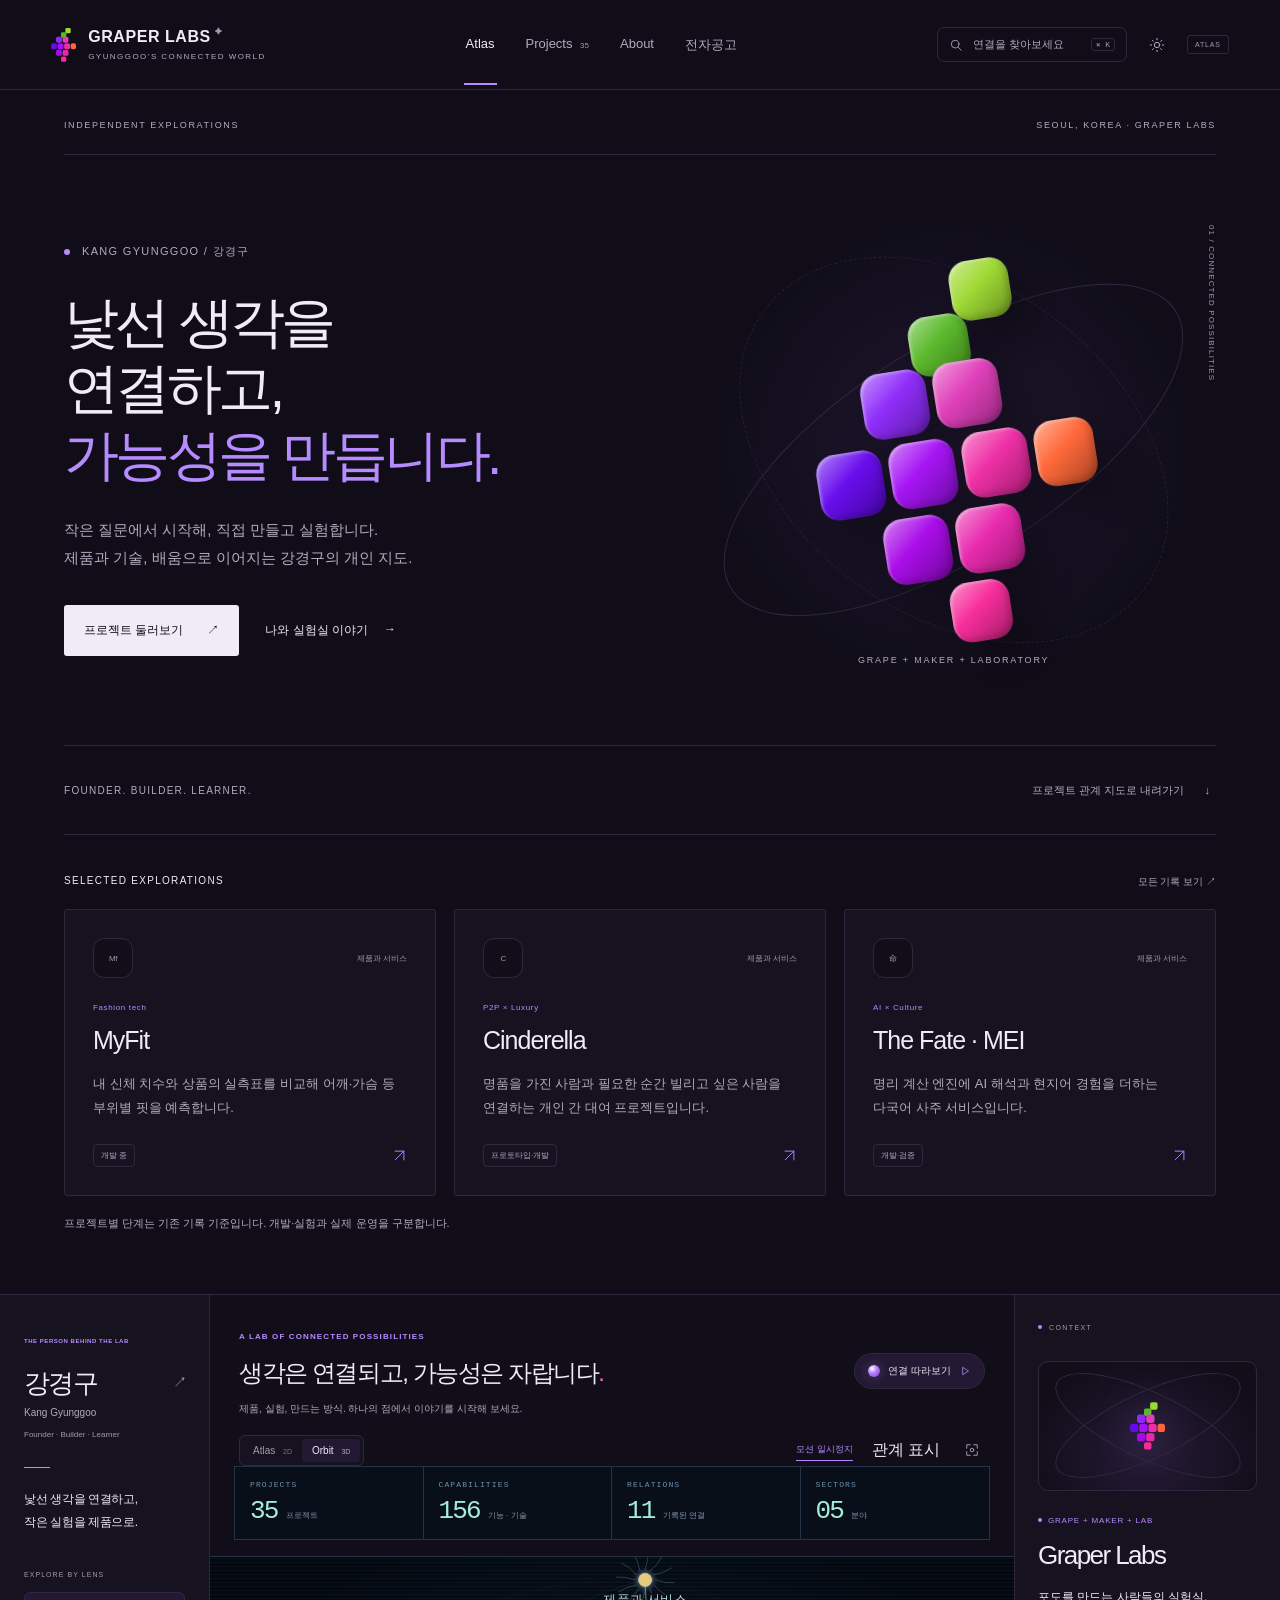
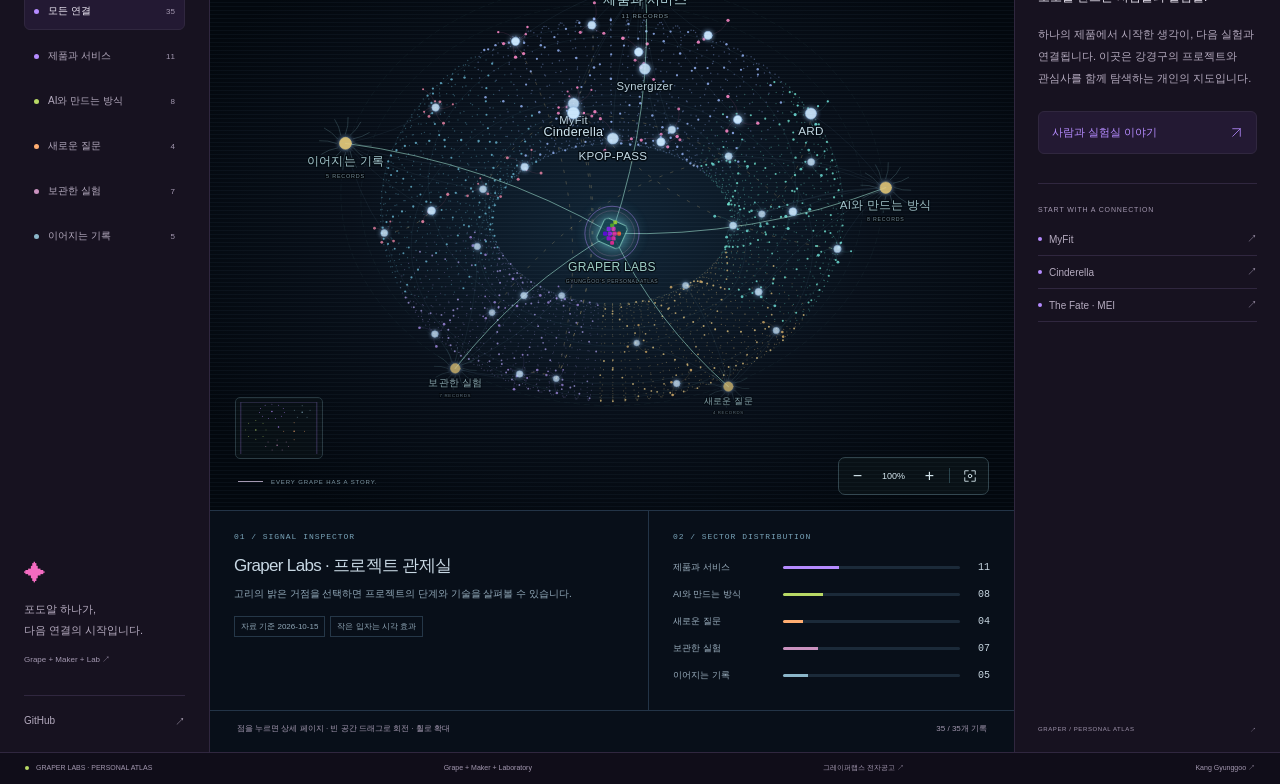
==== commit e858a60e: "Add electronic notice space and restore original rainbow brand mark" ====
--- a/index.html
+++ b/index.html
@@ -1,17 +1,17 @@
 <!doctype html>
 <html lang="ko" data-theme="dark">
-<head><meta charset="utf-8"><meta name="viewport" content="width=device-width,initial-scale=1"><meta name="robots" content="index,follow"><meta name="theme-color" content="#100d19"><title>Gyunggoo’s Atlas — Graper Labs</title><link rel="canonical" href="https://kgg2512.github.io/"><meta name="description" content="강경구의 프로젝트, 생각과 만드는 방식을 연결한 지도. Graper Labs의 실험을 탐색하세요."><link rel="icon" href="assets/graper-mark.svg"><link rel="stylesheet" href="styles.css?v=20261112-editorial-1"><script defer src="catalog.js?v=20261016-control-1"></script><script defer src="app.js?v=20261112-editorial-1"></script><link rel="stylesheet" href="editorial.css?v=20261112-1"></head>
+<head><meta charset="utf-8"><meta name="viewport" content="width=device-width,initial-scale=1"><meta name="robots" content="index,follow"><meta name="theme-color" content="#100d19"><title>Gyunggoo’s Atlas — Graper Labs</title><link rel="canonical" href="https://kgg2512.github.io/"><meta name="description" content="강경구의 프로젝트, 생각과 만드는 방식을 연결한 지도. Graper Labs의 실험을 탐색하세요."><link rel="icon" href="assets/graper-mark.svg"><link rel="stylesheet" href="styles.css?v=20261112-editorial-1"><script defer src="catalog.js?v=20261016-control-1"></script><script defer src="app.js?v=20261112-editorial-1"></script><link rel="stylesheet" href="editorial.css?v=20261112-2"></head>
 <body>
 <a class="skip" href="#main">본문으로 건너뛰기</a>
 <svg class="symbols" aria-hidden="true"><defs>
 <symbol id="icon-search" viewBox="0 0 24 24"><circle cx="10.5" cy="10.5" r="6.5"/><path d="m16 16 5 5"/></symbol><symbol id="icon-sun" viewBox="0 0 24 24"><circle cx="12" cy="12" r="4"/><path d="M12 2v2m0 16v2M2 12h2m16 0h2M5 5l1.5 1.5m11 11L19 19M5 19l1.5-1.5m11-11L19 5"/></symbol><symbol id="icon-graph" viewBox="0 0 24 24"><circle cx="5" cy="6" r="3"/><circle cx="18" cy="5" r="3"/><circle cx="15" cy="19" r="3"/><path d="m8 6 7-1M6 9l7 8m4-9-2 8"/></symbol><symbol id="icon-grid" viewBox="0 0 24 24"><rect x="3" y="3" width="7" height="7" rx="1"/><rect x="14" y="3" width="7" height="7" rx="1"/><rect x="3" y="14" width="7" height="7" rx="1"/><rect x="14" y="14" width="7" height="7" rx="1"/></symbol><symbol id="icon-arrow" viewBox="0 0 24 24"><path d="M5 19 19 5M5 5h14v14"/></symbol><symbol id="icon-back" viewBox="0 0 24 24"><path d="M20 12H4m6-6-6 6 6 6"/></symbol><symbol id="icon-fit" viewBox="0 0 24 24"><path d="M3 9V3h6m6 0h6v6M3 15v6h6m6 0h6v-6"/><circle cx="12" cy="12" r="3"/></symbol><symbol id="icon-play" viewBox="0 0 24 24"><path d="m8 5 11 7-11 7z"/></symbol><symbol id="icon-close" viewBox="0 0 24 24"><path d="m6 6 12 12M6 18 18 6"/></symbol><symbol id="icon-link" viewBox="0 0 24 24"><path d="m10 7 3-3a5 5 0 0 1 7 7l-3 3M7 10l-3 3a5 5 0 0 0 7 7l3-3m-6-4 8-8"/></symbol>
 </defs></svg>
-<header class="site-header"><a class="brand" href="#/" aria-label="Graper Labs Atlas 홈"><img src="assets/graper-mark.svg" width="28" height="39" alt="Graper Labs"><div><strong>GRAPER LABS<span>✦</span></strong><small>GYUNGGOO’S CONNECTED WORLD</small></div></a><nav aria-label="주 메뉴"><a href="#/" data-nav="atlas">Atlas</a><a href="#/projects" data-nav="projects">Projects <span id="nav-count">35</span></a><a href="#/about" data-nav="about">About</a></nav><div class="header-actions"><button id="search-open" class="search-button" aria-label="프로젝트 검색"><svg><use href="#icon-search"/></svg><span>연결을 찾아보세요</span><kbd>⌘ K</kbd></button><button id="theme-toggle" class="icon-button" aria-label="밝은 테마로 전환"><svg><use href="#icon-sun"/></svg></button><span class="draft">ATLAS</span></div></header>
+<header class="site-header"><a class="brand" href="#/" aria-label="Graper Labs Atlas 홈"><img src="assets/graper-mark.svg" width="28" height="39" alt="Graper Labs"><div><strong>GRAPER LABS<span>✦</span></strong><small>GYUNGGOO’S CONNECTED WORLD</small></div></a><nav aria-label="주 메뉴"><a href="#/" data-nav="atlas">Atlas</a><a href="#/projects" data-nav="projects">Projects <span id="nav-count">35</span></a><a href="#/about" data-nav="about">About</a><a href="/notices/" class="notices-nav">전자공고</a></nav><div class="header-actions"><button id="search-open" class="search-button" aria-label="프로젝트 검색"><svg><use href="#icon-search"/></svg><span>연결을 찾아보세요</span><kbd>⌘ K</kbd></button><button id="theme-toggle" class="icon-button" aria-label="밝은 테마로 전환"><svg><use href="#icon-sun"/></svg></button><span class="draft">ATLAS</span></div></header>
 <main id="main" tabindex="-1">
 <section id="intro-view" class="intro" aria-labelledby="intro-title">
 <div class="intro-topline"><span>INDEPENDENT EXPLORATIONS</span><span>SEOUL, KOREA · GRAPER LABS</span></div>
 <div class="intro-grid"><div class="intro-copy"><p class="intro-kicker"><span></span>KANG GYUNGGOO / 강경구</p><h1 id="intro-title">낯선 생각을<br>연결하고,<br><em>가능성을 만듭니다.</em></h1><p class="intro-description">작은 질문에서 시작해, 직접 만들고 실험합니다.<br>제품과 기술, 배움으로 이어지는 강경구의 개인 지도.</p><div class="intro-actions"><a class="intro-primary" href="#/projects">프로젝트 둘러보기 <span>↗</span></a><a class="intro-secondary" href="#/about">나와 실험실 이야기 <span>→</span></a></div></div>
-<div class="intro-object" aria-hidden="true"><div class="object-orbit orbit-one"></div><div class="object-orbit orbit-two"></div><div class="grape-sculpture"><i></i><i></i><i></i><i></i><i></i><i></i><i></i><i></i><i></i></div><span class="object-caption">GRAPE + MAKER + LABORATORY</span><span class="object-coordinate">01 / CONNECTED POSSIBILITIES</span></div></div>
+<div class="intro-object" aria-hidden="true"><div class="object-orbit orbit-one"></div><div class="object-orbit orbit-two"></div><div class="grape-sculpture"><i></i><i></i><i></i><i></i><i></i><i></i><i></i><i></i><i></i><i></i><i></i></div><span class="object-caption">GRAPE + MAKER + LABORATORY</span><span class="object-coordinate">01 / CONNECTED POSSIBILITIES</span></div></div>
 <div class="intro-bottom"><p>FOUNDER. BUILDER. LEARNER.</p><button id="explore-atlas">프로젝트 관계 지도로 내려가기 <span>↓</span></button></div>
 <div class="selected-heading"><span>SELECTED EXPLORATIONS</span><a href="#/projects">모든 기록 보기 ↗</a></div><div id="selected-projects" class="selected-projects"></div><p class="selection-note">프로젝트별 단계는 기존 기록 기준입니다. 개발·실험과 실제 운영을 구분합니다.</p>
 </section>
@@ -27,7 +27,7 @@
 <section id="about-view" class="about-page page-wrap" hidden><div id="about-content"></div></section>
 <section id="not-found" class="empty-state" hidden><span>✦</span><h1>이 연결은 아직 없습니다.</h1><a href="#/">지도로 돌아가기 ↗</a></section>
 </main>
-<footer class="site-footer"><span><i></i>GRAPER LABS · PERSONAL ATLAS</span><span>Grape + Maker + Laboratory</span><a href="#/about">Kang Gyunggoo ↗</a></footer>
+<footer class="site-footer"><span><i></i>GRAPER LABS · PERSONAL ATLAS</span><span>Grape + Maker + Laboratory</span><a href="/notices/">그레이퍼랩스 전자공고 ↗</a><a href="#/about">Kang Gyunggoo ↗</a></footer>
 <dialog id="search-dialog" class="search-dialog" aria-labelledby="search-title"><div class="search-top"><svg><use href="#icon-search"/></svg><input id="command-input" aria-label="검색어" type="search" placeholder="어떤 프로젝트가 궁금한가요?" autocomplete="off"><button id="search-close" aria-label="검색 닫기">ESC</button></div><h2 id="search-title">FIND YOUR NEXT CONNECTION</h2><div id="search-results"></div><div class="search-foot"><span>↑ ↓ 이동 · Enter 열기</span><span>이 홈페이지의 기록에서 검색합니다.</span></div></dialog>
 <div id="announcement" class="sr-only" role="status" aria-live="polite"></div>
 </body></html>
--- a/editorial.css
+++ b/editorial.css
@@ -12,3 +12,19 @@
 @media(max-width:700px){.intro{padding:20px 6vw 36px}.intro-topline{font-size:7px;letter-spacing:.1em;gap:12px}.intro-grid{display:flex;flex-direction:column;gap:0}.intro-copy{padding:40px 0 10px;width:100%}.intro h1{font-size:clamp(32px,8.8vw,52px)}.intro-kicker{font-size:9px;margin-bottom:24px}.intro-description{font-size:13px}.intro-actions{gap:20px;flex-wrap:wrap}.intro-primary{padding:15px 18px}.intro-object{width:100%;min-height:350px}.grape-sculpture{transform:rotate(-12deg) scale(.7)}.object-caption{bottom:12px;font-size:8px}.object-coordinate{font-size:7px}.intro-bottom{flex-direction:column;gap:12px;align-items:flex-start;padding:18px 0}.selected-projects{grid-template-columns:1fr}.selected-projects .project-card{min-height:210px;padding:24px}.selected-heading{margin-top:30px;font-size:9px}.site-header{padding-inline:16px}.site-header nav{gap:16px}.site-header nav a{font-size:12px}.brand small{font-size:6px}.atlas-heading h2{font-size:20px}}
 @media(prefers-reduced-motion:reduce){.selected-projects .project-card{transition:none}.selected-projects .project-card:hover{transform:none}}
 .intro-object{overflow:hidden}
+/* Original mark geometry and palette, assets/graper-mark.svg. */
+.grape-sculpture{width:280px;height:385px;transform:rotate(-9deg);filter:drop-shadow(20px 28px 22px #0005)}
+.grape-sculpture i{width:66px;height:66px;border-radius:19px;background:linear-gradient(140deg,#ffffff80 0%,#ffffff05 44%,#00000055 100%);box-shadow:inset 2px 2px 3px #ffffff55,inset -3px -3px 7px #0003}
+.grape-sculpture i:nth-child(1){left:161px;top:7px;width:60px;height:60px;background-color:#9dd931}
+.grape-sculpture i:nth-child(2){left:112px;top:56px;width:60px;height:60px;background-color:#59b928}
+.grape-sculpture i:nth-child(3){left:56px;top:105px;background-color:#8d2afa}
+.grape-sculpture i:nth-child(4){left:129px;top:105px;background-color:#e03dba}
+.grape-sculpture i:nth-child(5){left:0;top:178px;width:66px;height:66px;background-color:#6609ed}
+.grape-sculpture i:nth-child(6){left:73px;top:178px;background-color:#a411f4}
+.grape-sculpture i:nth-child(7){left:147px;top:178px;background-color:#ef2ca5}
+.grape-sculpture i:nth-child(8){left:220px;top:178px;width:60px;height:66px;background-color:#ff6637}
+.grape-sculpture i:nth-child(9){left:56px;top:252px;width:66px;height:66px;border-radius:19px;transform:none;background:linear-gradient(140deg,#ffffff80 0%,#ffffff05 44%,#00000055 100%),#a809e8}
+.grape-sculpture i:nth-child(10){left:129px;top:252px;background-color:#e827ad}
+.grape-sculpture i:nth-child(11){left:112px;top:325px;width:60px;height:60px;background-color:#f72a9a}
+@media(max-width:1000px){.grape-sculpture{transform:rotate(-9deg) scale(.8)}}
+@media(max-width:700px){.grape-sculpture{transform:rotate(-9deg) scale(.7)}.intro-object{min-height:370px}.site-header nav{gap:17px}}
